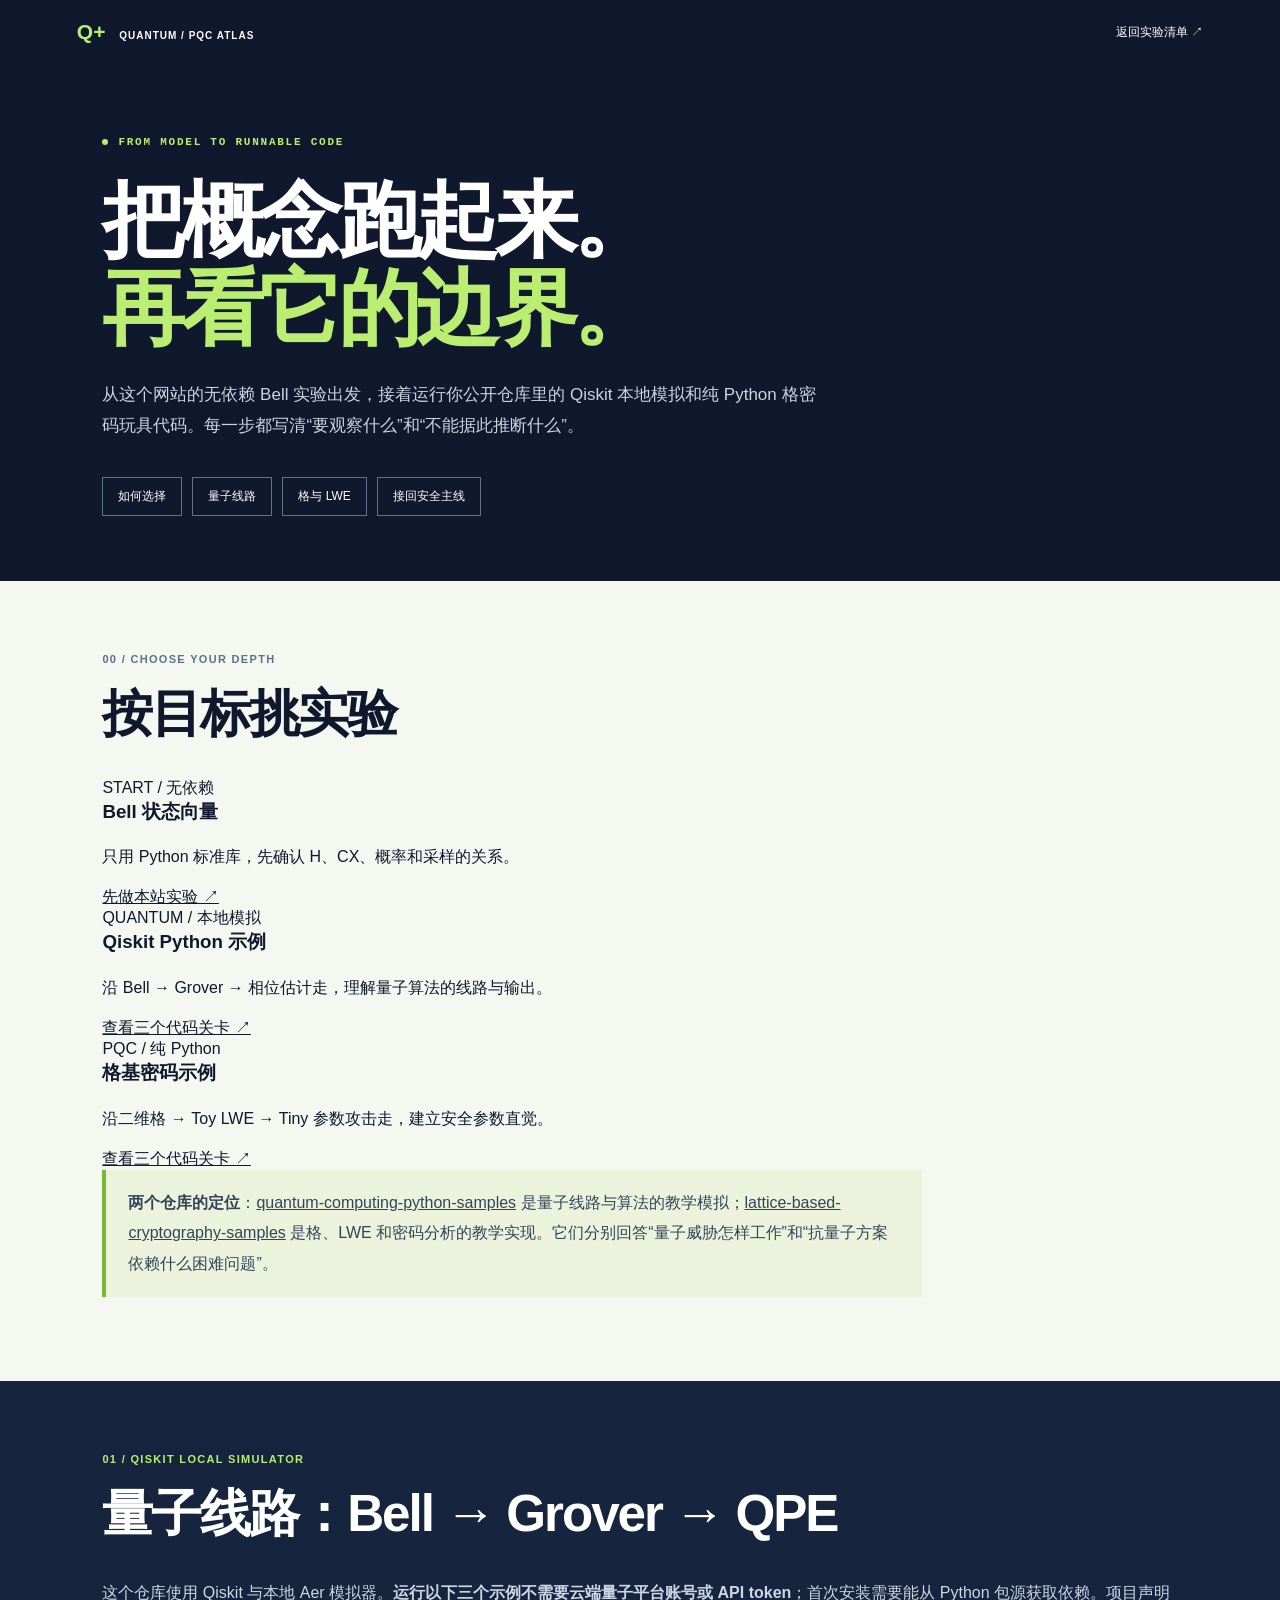
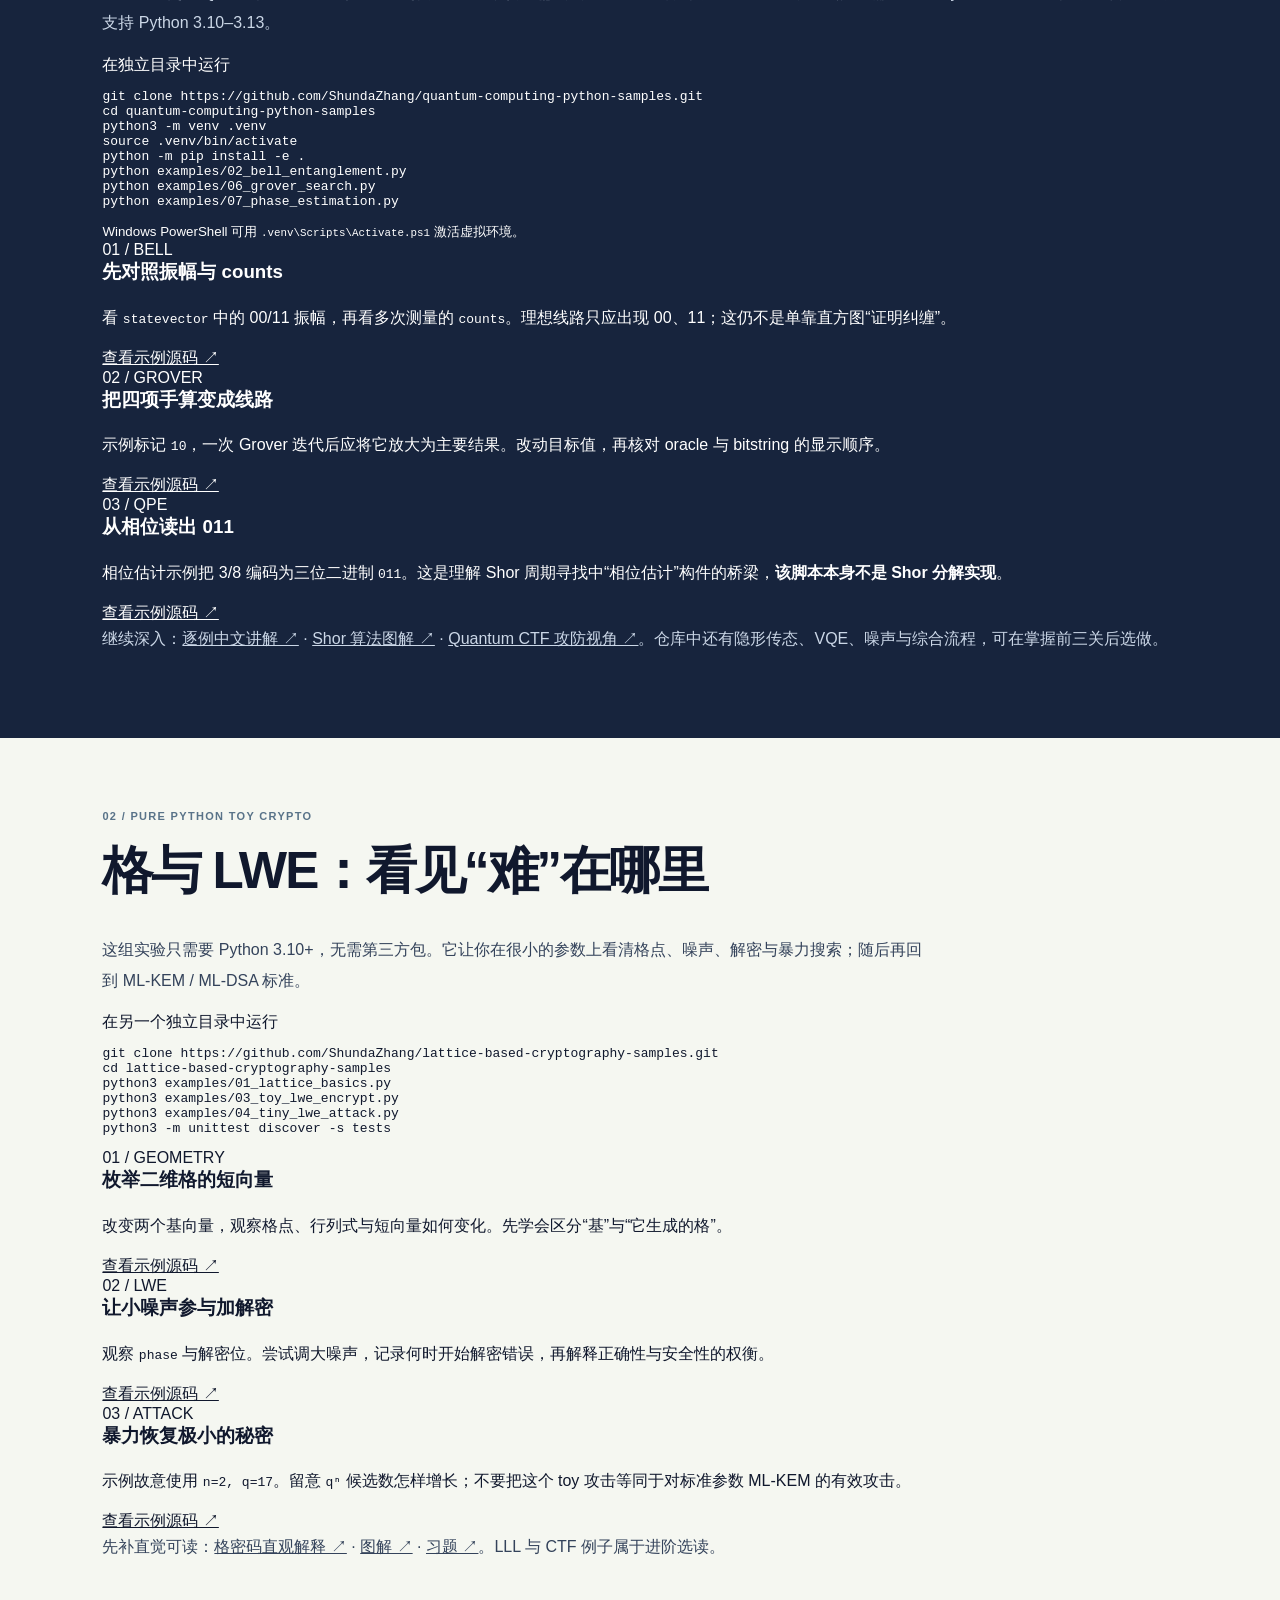
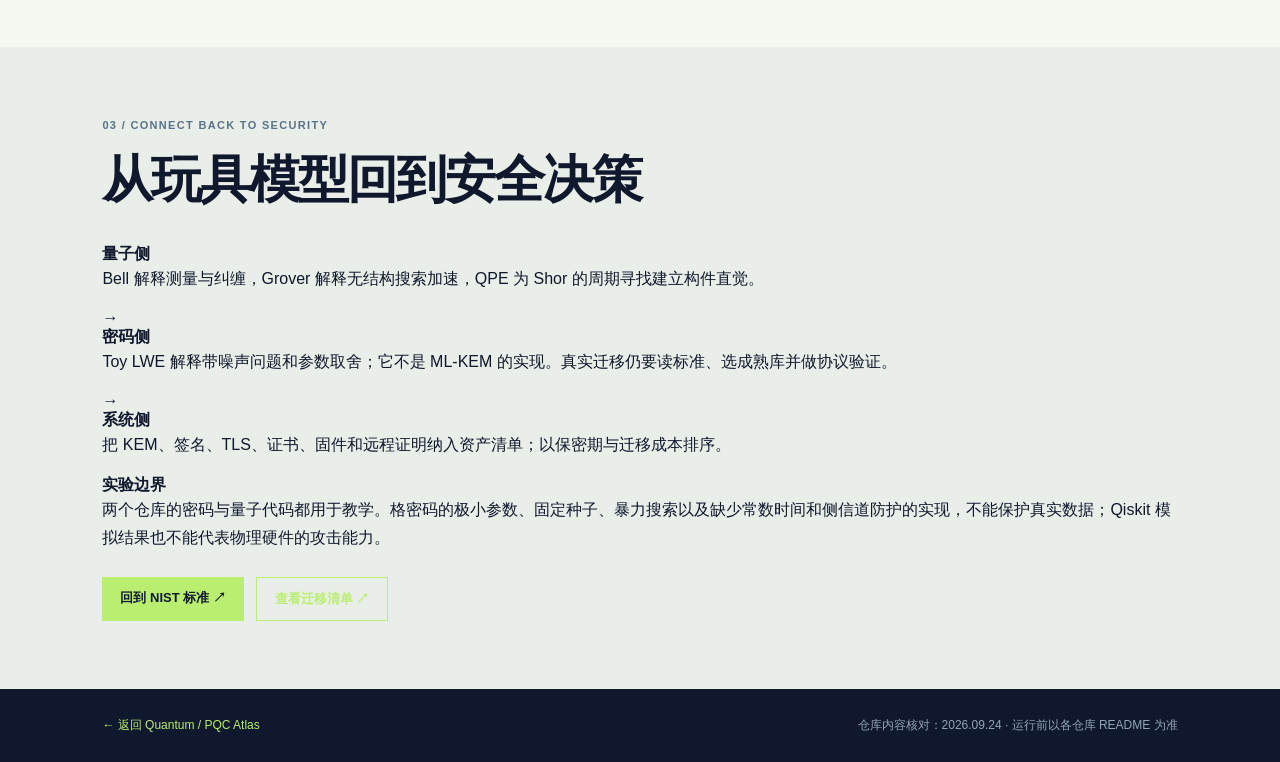
==== code-labs.html @ bb138964 "Add curated quantum and lattice code labs" ====
<!doctype html>
<html lang="zh-CN">
<head>
  <meta charset="utf-8">
  <meta name="viewport" content="width=device-width, initial-scale=1">
  <meta name="theme-color" content="#10182d">
  <meta name="description" content="把量子计算与格基密码学代码仓库编成可执行学习路径：Bell、Grover、相位估计、格、Toy LWE 与参数攻击。">
  <title>代码实验路径 · Quantum / PQC Atlas</title>
  <link rel="stylesheet" href="style.css">
  <link rel="stylesheet" href="guide.css">
  <link rel="stylesheet" href="code-labs.css">
</head>
<body class="guide-page">
  <a class="skip" href="#main">跳至正文</a>
  <header class="guide-topbar"><a class="guide-brand" href="index.html">Q+ <span>QUANTUM / PQC ATLAS</span></a><a href="index.html#practice">返回实验清单 ↗</a></header>
  <main id="main">
    <section class="guide-hero"><span class="eyebrow"><i></i> FROM MODEL TO RUNNABLE CODE</span><h1>把概念跑起来。<br><em>再看它的边界。</em></h1><p>从这个网站的无依赖 Bell 实验出发，接着运行你公开仓库里的 Qiskit 本地模拟和纯 Python 格密码玩具代码。每一步都写清“要观察什么”和“不能据此推断什么”。</p><nav class="guide-jumps" aria-label="本页章节"><a href="#map">如何选择</a><a href="#quantum-code">量子线路</a><a href="#lattice-code">格与 LWE</a><a href="#bridge">接回安全主线</a></nav></section>

    <section class="guide-section" id="map"><div class="guide-heading"><span>00 / CHOOSE YOUR DEPTH</span><h2>按目标挑实验</h2></div><div class="code-map"><article><span>START / 无依赖</span><h3>Bell 状态向量</h3><p>只用 Python 标准库，先确认 H、CX、概率和采样的关系。</p><a href="quantum-guide.html#bell">先做本站实验 ↗</a></article><article><span>QUANTUM / 本地模拟</span><h3>Qiskit Python 示例</h3><p>沿 Bell → Grover → 相位估计走，理解量子算法的线路与输出。</p><a href="#quantum-code">查看三个代码关卡 ↗</a></article><article><span>PQC / 纯 Python</span><h3>格基密码示例</h3><p>沿二维格 → Toy LWE → Tiny 参数攻击走，建立安全参数直觉。</p><a href="#lattice-code">查看三个代码关卡 ↗</a></article></div><p class="guide-callout"><b>两个仓库的定位</b>：<a href="https://github.com/ShundaZhang/quantum-computing-python-samples" target="_blank" rel="noopener noreferrer">quantum-computing-python-samples</a> 是量子线路与算法的教学模拟；<a href="https://github.com/ShundaZhang/lattice-based-cryptography-samples" target="_blank" rel="noopener noreferrer">lattice-based-cryptography-samples</a> 是格、LWE 和密码分析的教学实现。它们分别回答“量子威胁怎样工作”和“抗量子方案依赖什么困难问题”。</p></section>

    <section class="guide-section guide-dark" id="quantum-code"><div class="guide-heading"><span>01 / QISKIT LOCAL SIMULATOR</span><h2>量子线路：Bell → Grover → QPE</h2></div><p>这个仓库使用 Qiskit 与本地 Aer 模拟器。<b>运行以下三个示例不需要云端量子平台账号或 API token</b>；首次安装需要能从 Python 包源获取依赖。项目声明支持 Python 3.10–3.13。</p><div class="code-command"><span>在独立目录中运行</span><pre><code>git clone https://github.com/ShundaZhang/quantum-computing-python-samples.git
cd quantum-computing-python-samples
python3 -m venv .venv
source .venv/bin/activate
python -m pip install -e .
python examples/02_bell_entanglement.py
python examples/06_grover_search.py
python examples/07_phase_estimation.py</code></pre><small>Windows PowerShell 可用 <code>.venv\Scripts\Activate.ps1</code> 激活虚拟环境。</small></div><div class="code-steps"><article><div><span>01 / BELL</span><h3>先对照振幅与 counts</h3><p>看 <code>statevector</code> 中的 00/11 振幅，再看多次测量的 <code>counts</code>。理想线路只应出现 00、11；这仍不是单靠直方图“证明纠缠”。</p></div><a href="https://github.com/ShundaZhang/quantum-computing-python-samples/blob/main/examples/02_bell_entanglement.py" target="_blank" rel="noopener noreferrer">查看示例源码 ↗</a></article><article><div><span>02 / GROVER</span><h3>把四项手算变成线路</h3><p>示例标记 <code>10</code>，一次 Grover 迭代后应将它放大为主要结果。改动目标值，再核对 oracle 与 bitstring 的显示顺序。</p></div><a href="https://github.com/ShundaZhang/quantum-computing-python-samples/blob/main/examples/06_grover_search.py" target="_blank" rel="noopener noreferrer">查看示例源码 ↗</a></article><article><div><span>03 / QPE</span><h3>从相位读出 011</h3><p>相位估计示例把 3/8 编码为三位二进制 <code>011</code>。这是理解 Shor 周期寻找中“相位估计”构件的桥梁，<b>该脚本本身不是 Shor 分解实现</b>。</p></div><a href="https://github.com/ShundaZhang/quantum-computing-python-samples/blob/main/examples/07_phase_estimation.py" target="_blank" rel="noopener noreferrer">查看示例源码 ↗</a></article></div><p class="code-more">继续深入：<a href="https://github.com/ShundaZhang/quantum-computing-python-samples/blob/main/docs/example_walkthrough_zh.md" target="_blank" rel="noopener noreferrer">逐例中文讲解 ↗</a> · <a href="https://github.com/ShundaZhang/quantum-computing-python-samples/blob/main/docs/shor_algorithm_zh.md" target="_blank" rel="noopener noreferrer">Shor 算法图解 ↗</a> · <a href="https://github.com/ShundaZhang/quantum-computing-python-samples/blob/main/docs/quantum_ctf_zh.md" target="_blank" rel="noopener noreferrer">Quantum CTF 攻防视角 ↗</a>。仓库中还有隐形传态、VQE、噪声与综合流程，可在掌握前三关后选做。</p></section>

    <section class="guide-section" id="lattice-code"><div class="guide-heading"><span>02 / PURE PYTHON TOY CRYPTO</span><h2>格与 LWE：看见“难”在哪里</h2></div><p>这组实验只需要 Python 3.10+，无需第三方包。它让你在很小的参数上看清格点、噪声、解密与暴力搜索；随后再回到 ML-KEM / ML-DSA 标准。</p><div class="code-command light"><span>在另一个独立目录中运行</span><pre><code>git clone https://github.com/ShundaZhang/lattice-based-cryptography-samples.git
cd lattice-based-cryptography-samples
python3 examples/01_lattice_basics.py
python3 examples/03_toy_lwe_encrypt.py
python3 examples/04_tiny_lwe_attack.py
python3 -m unittest discover -s tests</code></pre></div><div class="code-steps light"><article><div><span>01 / GEOMETRY</span><h3>枚举二维格的短向量</h3><p>改变两个基向量，观察格点、行列式与短向量如何变化。先学会区分“基”与“它生成的格”。</p></div><a href="https://github.com/ShundaZhang/lattice-based-cryptography-samples/blob/main/examples/01_lattice_basics.py" target="_blank" rel="noopener noreferrer">查看示例源码 ↗</a></article><article><div><span>02 / LWE</span><h3>让小噪声参与加解密</h3><p>观察 <code>phase</code> 与解密位。尝试调大噪声，记录何时开始解密错误，再解释正确性与安全性的权衡。</p></div><a href="https://github.com/ShundaZhang/lattice-based-cryptography-samples/blob/main/examples/03_toy_lwe_encrypt.py" target="_blank" rel="noopener noreferrer">查看示例源码 ↗</a></article><article><div><span>03 / ATTACK</span><h3>暴力恢复极小的秘密</h3><p>示例故意使用 <code>n=2, q=17</code>。留意 <code>qⁿ</code> 候选数怎样增长；不要把这个 toy 攻击等同于对标准参数 ML-KEM 的有效攻击。</p></div><a href="https://github.com/ShundaZhang/lattice-based-cryptography-samples/blob/main/examples/04_tiny_lwe_attack.py" target="_blank" rel="noopener noreferrer">查看示例源码 ↗</a></article></div><p class="code-more">先补直觉可读：<a href="https://github.com/ShundaZhang/lattice-based-cryptography-samples/blob/main/docs/intuitive-explanation.md" target="_blank" rel="noopener noreferrer">格密码直观解释 ↗</a> · <a href="https://github.com/ShundaZhang/lattice-based-cryptography-samples/blob/main/docs/visual-guide.md" target="_blank" rel="noopener noreferrer">图解 ↗</a> · <a href="https://github.com/ShundaZhang/lattice-based-cryptography-samples/blob/main/docs/exercises.md" target="_blank" rel="noopener noreferrer">习题 ↗</a>。LLL 与 CTF 例子属于进阶选读。</p></section>

    <section class="guide-section guide-paper" id="bridge"><div class="guide-heading"><span>03 / CONNECT BACK TO SECURITY</span><h2>从玩具模型回到安全决策</h2></div><div class="code-bridge"><div><b>量子侧</b><p>Bell 解释测量与纠缠，Grover 解释无结构搜索加速，QPE 为 Shor 的周期寻找建立构件直觉。</p></div><span aria-hidden="true">→</span><div><b>密码侧</b><p>Toy LWE 解释带噪声问题和参数取舍；它不是 ML-KEM 的实现。真实迁移仍要读标准、选成熟库并做协议验证。</p></div><span aria-hidden="true">→</span><div><b>系统侧</b><p>把 KEM、签名、TLS、证书、固件和远程证明纳入资产清单；以保密期与迁移成本排序。</p></div></div><div class="code-warning"><strong>实验边界</strong><p>两个仓库的密码与量子代码都用于教学。格密码的极小参数、固定种子、暴力搜索以及缺少常数时间和侧信道防护的实现，不能保护真实数据；Qiskit 模拟结果也不能代表物理硬件的攻击能力。</p></div><div class="guide-actions"><a class="guide-button" href="index.html#standards">回到 NIST 标准 ↗</a><a class="guide-button ghost" href="index.html#migration">查看迁移清单 ↗</a></div></section>
  </main>
  <footer class="guide-footer"><a href="index.html">← 返回 Quantum / PQC Atlas</a><span>仓库内容核对：2026.09.24 · 运行前以各仓库 README 为准</span></footer>
</body>
</html>
---- style.css ----
:root{--ink:#10182d;--ink2:#1b2744;--muted:#647083;--paper:#f3f3ed;--white:#fff;--line:#dfe3e3;--acid:#b9ee70;--violet:#8d8ff7;--orange:#f8aa7a;--sidebar:250px;scroll-behavior:smooth}
*{box-sizing:border-box}body{margin:0;background:var(--paper);color:var(--ink);font-family:Inter,"SF Pro Display","PingFang SC","Microsoft YaHei",Arial,sans-serif;-webkit-font-smoothing:antialiased}a{color:inherit}button,input{font:inherit}button{cursor:pointer}::selection{background:var(--acid);color:var(--ink)}.skip{position:absolute;left:-9999px;top:8px;background:var(--acid);z-index:100;padding:12px}.skip:focus{left:10px}a:focus-visible,button:focus-visible,input:focus-visible{outline:3px solid #6b55ff;outline-offset:3px}h1,h2,h3,p{margin-top:0}p{line-height:1.75}.sidebar{position:fixed;z-index:30;top:0;bottom:0;left:0;width:var(--sidebar);background:var(--ink);color:#eef2f4;display:flex;flex-direction:column;padding:30px 19px;border-right:1px solid #34405a}.brand{display:flex;gap:12px;align-items:center;text-decoration:none;font-size:14px;font-weight:800;line-height:1.08;letter-spacing:.08em;padding:4px 6px 30px}.brand b{color:var(--acid);font-weight:800}.brand-symbol{display:grid;place-items:center;width:45px;height:45px;border:1.5px solid var(--acid);border-radius:12px;color:var(--acid);font-size:25px;font-weight:600;letter-spacing:-.1em;line-height:1}.brand-symbol span{font-size:13px;transform:translate(2px,-8px)}.side-eyebrow{font:700 10px/1.5 ui-monospace,SFMono-Regular,monospace;color:#8390a9;letter-spacing:.18em;padding:16px 12px;border-top:1px solid #34405a}.side-nav{display:flex;flex-direction:column;gap:2px}.side-nav a{padding:12px 12px;text-decoration:none;color:#aeb8c9;border-radius:6px;font-size:12px;font-weight:650;transition:background .2s,color .2s}.side-nav a span{font:500 10px ui-monospace,SFMono-Regular,monospace;color:#64748f;margin-right:12px}.side-nav a:hover,.side-nav a.active{background:#29364d;color:#fff}.side-nav a.active span{color:var(--acid)}.side-foot{display:flex;gap:11px;align-items:flex-start;margin-top:auto;border-top:1px solid #34405a;padding:23px 11px 0;color:#8895a9;font-size:11px;line-height:1.7}.dot{width:7px;height:7px;flex:none;border-radius:50%;background:var(--acid);margin-top:5px;box-shadow:0 0 10px var(--acid)}.site-shell{margin-left:var(--sidebar);min-width:0}.topbar{height:65px;background:var(--ink);color:#aab5c7;display:flex;justify-content:space-between;align-items:center;padding:0 48px;font-size:11px;border-bottom:1px solid #34405a;letter-spacing:.04em}.topbar a{text-decoration:none;color:#fff;font-weight:750}.topbar a span{color:var(--acid);margin-left:5px}.mobile-brand{display:none}.section-pad{padding:88px clamp(30px,6vw,110px)}.hero{padding-top:68px;padding-bottom:0;background:var(--ink);color:#f5f7fa;overflow:hidden}.hero-top{display:flex;justify-content:space-between;align-items:center}.eyebrow,.section-kicker,.mini-label,.edition{font:700 11px/1.5 ui-monospace,SFMono-Regular,monospace;letter-spacing:.16em}.eyebrow{color:var(--acid);display:flex;gap:10px;align-items:center}.eyebrow i{display:inline-block;width:6px;height:6px;background:var(--acid);border-radius:50%}.edition{color:#78859b}.hero-grid{display:grid;grid-template-columns:minmax(0,1fr) minmax(370px,42%);gap:55px;align-items:center;min-height:540px}.hero h1{font-size:clamp(50px,5.5vw,88px);letter-spacing:-.075em;line-height:1.13;margin:0 0 30px;font-weight:740}.hero h1 em{font-style:normal;color:var(--acid)}.hero-lede{max-width:590px;color:#b6c1d0;font-size:17px;line-height:1.85}.hero-actions{display:flex;gap:11px;margin:32px 0 42px}.button{padding:13px 17px;border-radius:3px;text-decoration:none;font-size:12px;font-weight:750;display:flex;gap:22px;justify-content:space-between;align-items:center}.button.primary{background:var(--acid);color:var(--ink)}.button.secondary{border:1px solid #64708b;color:#e5edf7}.button:hover{transform:translateY(-2px)}.hero-facts{display:flex;gap:25px;flex-wrap:wrap;color:#8491a7;font-size:11px}.hero-facts span{border-left:1px solid #46516b;padding-left:13px}.hero-facts b{color:#eff3f8;font-size:16px;margin-right:5px}.hero-art{height:440px;position:relative;border:1px solid #47536c;background:radial-gradient(circle at 50% 44%,#243253,#16213c 50%,#121b31 72%);box-shadow:20px 20px 0 rgba(5,9,20,.25);overflow:hidden}.hero-art:before{content:"";position:absolute;inset:0;background-image:linear-gradient(#ffffff10 1px,transparent 1px),linear-gradient(90deg,#ffffff10 1px,transparent 1px);background-size:34px 34px;mask-image:linear-gradient(to bottom,transparent,#000 25%,#000 75%,transparent)}.art-head,.art-bottom{position:absolute;left:23px;right:23px;font:600 10px ui-monospace,SFMono-Regular,monospace;letter-spacing:.12em;color:#92a0b7}.art-head{top:25px;display:flex;justify-content:space-between}.art-head span{color:var(--acid)}.art-bottom{bottom:24px;text-align:center;font-size:9px;color:#6e7d9a}.art-orbit{height:260px;position:relative;margin:70px auto 0;width:100%;display:grid;place-items:center}.orbit{position:absolute;border:1px solid #a2b8ff70;border-radius:50%;width:260px;height:170px;transform:rotate(28deg)}.orbit-two{transform:rotate(-42deg);border-color:#b9ee7077}.orbit-core{z-index:1;display:grid;place-items:center;width:112px;height:112px;border-radius:50%;background:radial-gradient(circle at 35% 30%,#cfe8a8,var(--acid) 40%,#6aa856);color:var(--ink);box-shadow:0 0 30px #b9ee7040,0 0 90px #b9ee7035;font:600 43px Georgia,serif}.orbit-label{position:absolute;color:#d4def0;border:1px solid #65718a;background:#1c2b48;padding:7px 10px;font:600 10px ui-monospace,SFMono-Regular,monospace;letter-spacing:.1em}.orbit-label.left{left:10%;top:39%}.orbit-label.right{right:9%;bottom:28%}.art-flow{display:flex;position:absolute;left:25px;right:25px;bottom:72px;align-items:center;justify-content:space-between;gap:4px;color:#c5cde0;font-size:11px}.art-flow strong{color:var(--acid)}.art-flow>span:nth-child(even){color:#75829c}.hero-alert{display:flex;gap:25px;align-items:flex-start;background:#27334b;color:#b4c0d1;padding:23px 28px;margin:42px -1px 0;position:relative}.hero-alert:before{content:"";position:absolute;left:0;top:0;bottom:0;width:3px;background:var(--acid)}.hero-alert strong{font-size:14px;color:var(--acid);min-width:180px}.hero-alert p{font-size:12px;margin:0}.hero-alert b{color:#edf2f8}.section-white{background:#fff}.section-paper{background:var(--paper)}.section-ink{background:#17223a;color:#eef2f5}.section-head{display:flex;gap:60px;justify-content:space-between;align-items:end;margin-bottom:43px}.section-head>div{max-width:720px}.section-kicker{color:#53658f;display:block;margin-bottom:17px}.section-ink .section-kicker{color:var(--acid)}.section-head h2{font-size:clamp(34px,3.7vw,56px);letter-spacing:-.055em;line-height:1.16;margin:0;font-weight:740}.section-head>p{max-width:310px;min-width:230px;color:var(--muted);font-size:13px;margin:0}.section-ink .section-head>p{color:#aab8ca}.concept-grid{display:grid;grid-template-columns:repeat(3,1fr);gap:1px;background:var(--line);border:1px solid var(--line)}.concept{background:#fff;padding:27px;min-height:240px}.concept>span,.lab-card>span{font:700 10px ui-monospace,SFMono-Regular,monospace;color:#637293;letter-spacing:.13em}.concept h3{font-size:20px;letter-spacing:-.035em;line-height:1.4;margin:22px 0 10px}.concept p{font-size:12px;color:var(--muted);margin:0}.simulator{display:grid;grid-template-columns:1fr 1fr;gap:38px;margin-top:25px;padding:33px;border:1px solid var(--line);background:#f7f8f5}.mini-label{color:#59678b}.sim-copy h3,.kem-panel h3{font-size:26px;letter-spacing:-.04em;margin:14px 0}.sim-copy>p{font-size:13px;color:var(--muted)}.sim-controls{display:flex;gap:6px;flex-wrap:wrap;margin:26px 0 14px}.step-btn,.track,.resource-filter{border:1px solid #cdd3d4;background:#fff;color:var(--ink);padding:9px 12px;font-size:11px;font-weight:750}.step-btn:hover,.track:hover,.resource-filter:hover{border-color:#647390}.step-btn.is-active,.track.active,.resource-filter.active{background:var(--ink);border-color:var(--ink);color:var(--acid)}.sim-copy .sim-explain{background:#e9eceb;padding:12px 14px;font-size:12px;color:var(--ink);min-height:66px;margin:0}.sim-board{background:var(--ink);color:#eef3f8;padding:22px 25px}.circuit{position:relative;margin:12px 0 23px}.wire{display:flex;align-items:center;height:52px;gap:0}.wire>span{width:40px;font:600 13px ui-monospace,SFMono-Regular,monospace;color:#9facbf}.wire .line{height:1px;background:#7c8ca6;flex:1}.gate{width:31px;height:31px;display:grid;place-items:center;border:1px solid #73809a;color:#8d9ab0;font:700 14px ui-monospace,SFMono-Regular,monospace;background:var(--ink);z-index:2}.gate.empty{border:0;background:transparent}.gate.is-on{background:var(--acid);color:var(--ink);border-color:var(--acid)}.gate.control.is-on,.gate.target.is-on{background:var(--violet);border-color:var(--violet)}.cnot-link{position:absolute;left:calc(40px + (100% - 40px) * .51);top:42px;height:22px;width:1px;background:var(--violet);opacity:.55}.prob-head{display:flex;justify-content:space-between;color:#97a6bb;font:600 10px ui-monospace,SFMono-Regular,monospace;letter-spacing:.07em;border-top:1px solid #37455e;padding-top:20px;margin-bottom:15px}.prob-head span:last-child{color:var(--acid)}.prob-row{display:flex;gap:10px;align-items:center;margin:9px 0;font:600 11px ui-monospace,SFMono-Regular,monospace}.prob-row>span{width:19px}.prob-row>div{flex:1;height:8px;background:#34415b}.prob-row i{display:block;height:100%;background:var(--acid);width:0;transition:width .35s}.prob-row>b{width:34px;text-align:right;font-weight:600}.footnote{font-size:11px;color:var(--muted);margin:16px 0 0}.footnote a{font-weight:750;text-decoration:underline;text-underline-offset:3px}.impact-table-wrap{overflow-x:auto;border:1px solid #46526a}.impact-table{border-collapse:collapse;width:100%;min-width:720px;font-size:12px}.impact-table th{text-align:left;padding:15px 19px;color:#93a4bc;font:700 10px ui-monospace,SFMono-Regular,monospace;letter-spacing:.1em;border-bottom:1px solid #46526a}.impact-table td{padding:22px 19px;color:#c0cada;line-height:1.7;border-bottom:1px solid #34435b;vertical-align:top}.impact-table tr:last-child td{border-bottom:0}.impact-table td:first-child{width:22%}.impact-table td:nth-child(2){width:16%}.impact-table td:nth-child(3){width:34%}.impact-table td strong{color:#fff;font-size:14px}.impact-table td small{display:block;color:#8394ab;margin-top:4px}.risk{display:inline-block;border-radius:2px;padding:5px 8px;font-weight:750;font-size:10px;white-space:nowrap}.risk.high{background:#5d3447;color:#ffd2ce}.risk.medium{background:#4c493d;color:#f8dc99}.risk.system{background:#344969;color:#d9e8ff}.impact-note{display:grid;grid-template-columns:110px 1fr auto;gap:25px;align-items:center;border-top:1px solid #46526a;margin-top:29px;padding-top:25px}.impact-note b{color:var(--acid)}.impact-note p{font-size:12px;color:#aebcd0;margin:0}.impact-note span{font:600 10px ui-monospace,SFMono-Regular,monospace;letter-spacing:.04em;color:#8ea1bd;max-width:190px}.standard-grid{display:grid;grid-template-columns:repeat(3,1fr);gap:15px}.standard-card{border:1px solid var(--line);padding:24px;display:flex;flex-direction:column;min-height:340px}.standard-top{display:flex;justify-content:space-between;align-items:center;gap:5px;font:700 10px ui-monospace,SFMono-Regular,monospace;color:#64718a}.badge{font:700 9px ui-monospace,SFMono-Regular,monospace;padding:6px 8px;white-space:nowrap;letter-spacing:.03em}.badge.ratified{background:#e7f2d4;color:#49672c}.badge.work{background:#ede9ff;color:#6652a0}.standard-card h3{font-size:35px;letter-spacing:-.06em;margin:23px 0 2px}.standard-full{font-size:10px!important;color:#64718a!important;line-height:1.5!important;min-height:32px}.standard-card p{font-size:12px;color:var(--muted)}.standard-use{font-size:10px;border-top:1px solid var(--line);padding:12px 0;color:#64718a;margin-top:auto}.standard-use b{color:var(--ink);margin-left:9px}.standard-card>a{font-size:11px;font-weight:800;text-decoration:none;border-top:1px solid var(--line);padding-top:14px}.standard-card>a:hover,.status-strip>a:hover,.lab-card>a:hover{text-decoration:underline}.status-strip{display:flex;gap:15px;align-items:center;background:#f4f2fb;margin-top:16px;padding:15px 18px}.status-strip p{font-size:11px;margin:0;flex:1;color:#566073}.status-strip a{font-size:10px;font-weight:750;white-space:nowrap;text-decoration:none}.kem-panel{display:grid;grid-template-columns:1fr 1fr;gap:25px;background:#f4f6f5;padding:26px;margin-top:25px}.kem-panel p{font-size:12px;color:var(--muted);max-width:500px}.kem-flow{display:flex;align-items:center;justify-content:space-between;gap:8px}.kem-flow>div{flex:1;min-height:130px;padding:18px;background:white;border:1px solid var(--line)}.kem-flow span{display:block;color:#718099;font:700 10px ui-monospace,SFMono-Regular,monospace}.kem-flow b{display:block;font-size:15px;margin:12px 0 5px}.kem-flow small{font-size:10px;color:var(--muted)}.kem-flow i{font-size:25px;color:#7581a2;font-style:normal}.route-toolbar{display:flex;justify-content:space-between;align-items:center;gap:20px;margin-bottom:20px}.track-tabs{display:flex;gap:5px;flex-wrap:wrap}.progress-box{display:flex;gap:10px;align-items:center;white-space:nowrap;font-size:10px;font-weight:750}.progress-rail{width:85px;height:5px;background:#d4dbd5}.progress-rail i{display:block;height:100%;width:0;background:#557d30;transition:width .25s}.progress-box button{font-size:10px;padding:5px;border:0;background:transparent;color:#6a7584;text-decoration:underline}.stage-list{border-top:1px solid #ccd4ce}.stage{display:grid;grid-template-columns:100px 1fr;border-bottom:1px solid #ccd4ce;gap:20px;padding:25px 0}.stage[hidden],.resource[hidden]{display:none!important}.stage-index{font:650 33px ui-monospace,SFMono-Regular,monospace;letter-spacing:-.07em;color:#91a0a4;line-height:1}.stage-index span{display:block;font-size:10px;letter-spacing:0;color:#7c898c;margin-top:14px}.stage-title{display:flex;justify-content:space-between;align-items:flex-start;gap:20px}.stage-tag{font:700 10px ui-monospace,SFMono-Regular,monospace;color:#6b7398}.stage h3{font-size:20px;letter-spacing:-.03em;margin:6px 0 9px}.stage-main>p{font-size:12px;color:#606b75;margin-bottom:16px}.done{display:flex;gap:7px;align-items:center;white-space:nowrap;font-size:10px;font-weight:750;color:#5c6c71;cursor:pointer}.done input{accent-color:#567b31;width:15px;height:15px}.stage-bottom{display:flex;justify-content:space-between;gap:12px;align-items:center;border-top:1px dashed #d2d9d4;padding-top:13px;font-size:10px;color:#687580}.stage-bottom b{color:#4d6348;margin-right:7px}.stage-bottom a{white-space:nowrap;text-decoration:none;color:#243a5f;font-weight:750}.stage-bottom a:hover{text-decoration:underline}.route-note,.library-note{font-size:10px;color:#758086;margin:18px 0 0}.lab-grid{display:grid;grid-template-columns:repeat(2,1fr);gap:14px}.lab-card{border:1px solid var(--line);padding:27px;min-height:228px;display:flex;flex-direction:column}.lab-card h3{font-size:20px;letter-spacing:-.035em;margin:15px 0 10px}.lab-card p{color:var(--muted);font-size:12px}.lab-card a{font-size:11px;text-decoration:none;font-weight:800;margin-top:auto}.lab-caution{display:flex;gap:15px;background:#eef1f1;padding:17px 20px;margin-top:16px}.lab-caution span{white-space:nowrap;font-size:10px;font-weight:800;color:#374a69}.lab-caution p{font-size:11px;color:var(--muted);margin:0}.migration-grid{display:grid;grid-template-columns:repeat(5,1fr);border-top:1px solid #cbd4d2;border-bottom:1px solid #cbd4d2}.migration-line{padding:23px 19px 25px;border-right:1px solid #cbd4d2}.migration-line:last-child{border-right:0}.migration-line span{font:700 10px ui-monospace,SFMono-Regular,monospace;color:#74879a}.migration-line h3{font-size:22px;margin:18px 0 6px}.migration-line p{font-size:11px;color:#687580;margin:0}.migration-bottom{display:grid;grid-template-columns:1fr 1fr;gap:35px;background:var(--ink);color:#eff3f5;margin-top:25px;padding:32px}.migration-bottom>div>span{font:700 10px ui-monospace,SFMono-Regular,monospace;color:var(--acid);letter-spacing:.1em}.migration-bottom h3{font-size:23px;margin:15px 0 9px}.migration-bottom p,.checklist li{font-size:12px;color:#b3bfd0}.checklist{border-left:1px solid #50617a;padding-left:32px}.checklist strong{color:var(--acid);font-size:12px}.checklist ul{margin:12px 0 0;padding-left:16px}.checklist li{margin:4px 0}.resource-controls{display:flex;gap:5px;margin-bottom:20px;flex-wrap:wrap}.resource-list{border-top:1px solid var(--line)}.resource{display:grid;grid-template-columns:135px 1fr 22px;align-items:center;gap:15px;text-decoration:none;border-bottom:1px solid var(--line);padding:16px 8px;transition:background .2s}.resource:hover{background:#f4f6f5}.resource>span{font:650 10px ui-monospace,SFMono-Regular,monospace;color:#7b8a9b}.resource>span b{margin-left:10px;color:#425677}.resource h3{font-size:14px;margin:0 0 3px}.resource p{font-size:11px;color:var(--muted);margin:0}.resource i{text-align:center;font-style:normal;color:#60769c}.site-shell footer{display:flex;justify-content:space-between;gap:20px;background:var(--ink);color:#dbe3ed;padding:33px clamp(30px,6vw,110px);font-size:11px}.site-shell footer strong{font-size:19px;color:var(--acid)}.site-shell footer strong span{font-size:10px;letter-spacing:.09em;color:#fff;margin-left:6px}.site-shell footer p{color:#8190a7;margin:7px 0 0;font-size:11px}.site-shell footer>div:last-child{display:flex;gap:22px;align-items:end}.site-shell footer a{text-decoration:none;font-weight:750}.site-shell footer span{color:#8190a7}
@media(max-width:1180px){:root{--sidebar:210px}.sidebar{padding-left:12px;padding-right:12px}.section-pad{padding-left:40px;padding-right:40px}.hero-grid{grid-template-columns:minmax(0,1fr) 38%;gap:26px}.hero-art{height:390px}.hero h1{font-size:clamp(45px,5vw,72px)}.orbit{width:210px;height:140px}.orbit-label.left{left:4%}.orbit-label.right{right:4%}.topbar{padding:0 40px}.migration-line{padding-left:11px;padding-right:11px}}
@media(max-width:920px){.sidebar{display:none}.site-shell{margin-left:0}.mobile-brand{display:flex;align-items:center;color:var(--acid);font-weight:800;font-size:19px}.mobile-brand span{color:#fff;font-size:10px;letter-spacing:.08em;margin-left:8px}.topbar>span{display:none}.hero-grid{grid-template-columns:1fr 320px}.hero h1{font-size:clamp(43px,7vw,66px)}.hero-art{height:350px}.art-orbit{margin-top:35px}.art-flow{bottom:45px}.art-bottom{display:none}.hero-alert{margin-top:25px}.impact-note{grid-template-columns:90px 1fr}.impact-note span{grid-column:2}.standard-grid{grid-template-columns:repeat(3,1fr)}.standard-card{padding:17px}.standard-top{align-items:flex-start;flex-direction:column}.standard-card h3{font-size:28px}}
@media(max-width:700px){.section-pad{padding:62px 22px}.topbar{height:55px;padding:0 22px}.hero{padding-top:45px;padding-bottom:0}.hero-grid{display:block;min-height:0}.hero h1{font-size:clamp(43px,9.4vw,64px);margin-top:45px}.hero-lede{font-size:15px}.hero-art{height:295px;margin-top:45px}.art-orbit{margin:12px auto 0;height:210px}.orbit{width:190px;height:120px}.orbit-core{width:85px;height:85px;font-size:32px}.art-head{top:14px}.art-flow{bottom:32px;font-size:9px}.hero-alert{display:block;margin:22px -22px 0;padding:20px 22px}.hero-alert strong{display:block;margin-bottom:8px}.hero-facts{gap:14px}.section-head{display:block;margin-bottom:30px}.section-head>p{max-width:none;margin-top:18px}.section-head h2{font-size:38px}.concept-grid{grid-template-columns:1fr}.concept{min-height:0;padding:23px}.concept h3{margin-top:12px}.simulator,.kem-panel{grid-template-columns:1fr;padding:20px}.standard-grid{grid-template-columns:1fr}.standard-card{min-height:0;padding:22px}.standard-top{flex-direction:row}.standard-card h3{font-size:32px;margin-top:13px}.standard-full{min-height:0}.standard-use{margin-top:15px}.status-strip{align-items:flex-start;flex-wrap:wrap}.status-strip p{flex-basis:75%}.route-toolbar{display:block}.progress-box{margin-top:15px}.stage{grid-template-columns:55px 1fr;gap:8px}.stage-index{font-size:23px}.stage-title{display:block}.done{margin-bottom:9px}.stage h3{font-size:18px}.stage-bottom{display:block}.stage-bottom a{display:block;margin-top:9px;white-space:normal}.lab-grid{grid-template-columns:1fr}.migration-grid{grid-template-columns:repeat(2,1fr)}.migration-line:nth-child(even){border-right:0}.migration-line{border-bottom:1px solid #cbd4d2}.migration-bottom{grid-template-columns:1fr;padding:24px}.checklist{border-left:0;border-top:1px solid #50617a;padding-left:0;padding-top:18px}.resource{grid-template-columns:1fr 20px;gap:8px}.resource>span{grid-column:1/3}.resource h3{font-size:13px}.site-shell footer{display:block;padding:28px 22px}.site-shell footer>div:last-child{margin-top:20px;align-items:center;justify-content:space-between}}
@media(max-width:420px){.edition{display:none}.hero-actions{flex-direction:column}.hero-art{height:270px}.orbit-label{display:none}.hero-facts b{display:block}.track{padding:7px 8px;font-size:10px}.migration-grid{grid-template-columns:1fr}.migration-line{border-right:0}.kem-flow{flex-direction:column}.kem-flow>div{width:100%;min-height:0}.kem-flow i{transform:rotate(90deg)}}
@media(prefers-reduced-motion:reduce){:root{scroll-behavior:auto}*,*:before,*:after{transition:none!important;animation:none!important}}
---- guide.css ----
.guide-page{background:#f5f7f1;color:#10182d}.guide-topbar{height:64px;background:#10182d;color:#fff;display:flex;align-items:center;justify-content:space-between;padding:0 clamp(22px,6vw,90px);font-size:12px}.guide-topbar a{text-decoration:none}.guide-brand{font-size:21px;font-weight:800;color:#b9ee70}.guide-brand span{font-size:10px;letter-spacing:.1em;color:#fff;margin-left:8px}.guide-hero{padding:70px clamp(22px,8vw,130px) 65px;background:#10182d;color:#fff}.guide-hero h1{font-size:clamp(47px,6.5vw,90px);line-height:1.06;letter-spacing:-.055em;margin:26px 0}.guide-hero h1 em{font-style:normal;color:#b9ee70}.guide-hero>p{max-width:720px;color:#cad5e2;font-size:17px;line-height:1.85}.guide-jumps{display:flex;flex-wrap:wrap;gap:10px;margin-top:35px}.guide-jumps a{border:1px solid #62748d;padding:10px 15px;text-decoration:none;color:#fff;font-size:12px}.guide-jumps a:hover,.guide-jumps a:focus-visible{background:#b9ee70;color:#10182d}.guide-section{padding:68px clamp(22px,8vw,130px);max-width:1500px;margin:auto;scroll-margin-top:15px}.guide-section>p{max-width:820px;font-size:16px;line-height:1.9;color:#34435b}.guide-heading span{font-size:11px;font-weight:800;letter-spacing:.12em;color:#597389}.guide-heading h2{font-size:clamp(32px,4vw,53px);letter-spacing:-.04em;margin:13px 0 29px}.guide-grid{display:grid;grid-template-columns:repeat(2,minmax(0,1fr));gap:14px}.guide-grid article{border:1px solid #d2dcd8;background:#fff;padding:28px}.guide-grid h3{margin:0 0 12px;font-size:21px}.guide-grid p{margin:0;color:#41526b;line-height:1.8;font-size:14px}.guide-callout{border-left:4px solid #7ab835;background:#ebf3dc;padding:18px 22px}.guide-dark{max-width:none;background:#17243d;color:#fff}.guide-dark>.guide-heading,.guide-dark>p,.guide-dark>.guide-equations,.guide-dark>.guide-actions,.guide-dark>.guide-terminal{max-width:1250px;margin-left:auto;margin-right:auto}.guide-dark .guide-heading span{color:#b9ee70}.guide-dark>p{color:#cbd7e7}.guide-equations{display:flex;align-items:center;gap:10px;flex-wrap:wrap;margin-top:34px;margin-bottom:30px}.guide-equations div{border:1px solid #58708c;padding:18px;min-width:175px}.guide-equations small{display:block;color:#a4b7ce;margin-bottom:9px}.guide-equations strong{font-size:18px}.guide-equations i{font-style:normal;color:#b9ee70;font-weight:800}.guide-actions{display:flex;flex-wrap:wrap;gap:12px;margin-top:25px}.guide-button{padding:12px 18px;background:#b9ee70;color:#10182d;font-weight:800;text-decoration:none;font-size:13px}.guide-button.ghost{color:#b9ee70;border:1px solid #b9ee70;background:transparent}.guide-terminal{margin-top:28px;border:1px solid #4a5c77;background:#10182d;padding:22px}.guide-terminal span{display:block;color:#b9ee70;font-size:11px;font-weight:800;margin-bottom:13px}.guide-terminal code{display:block;font-size:15px;white-space:normal}.guide-terminal p{color:#acbbcd;margin-bottom:0;font-size:13px;line-height:1.7}.guide-math{display:flex;flex-wrap:wrap;gap:10px;margin:26px 0}.guide-math span{display:block;background:#e3eadc;padding:16px 20px;font-family:ui-monospace,SFMono-Regular,Consolas,monospace;font-size:15px}.guide-math b{color:#275e12}.guide-paper{background:#e9eee8;max-width:none}.guide-paper>.guide-heading,.guide-paper>p,.guide-paper>.guide-math,.guide-paper>.guide-inline{max-width:1250px;margin-left:auto;margin-right:auto}.guide-inline{display:inline-block;color:#234c67;font-weight:800;text-decoration-thickness:1px;margin-top:14px}.guide-links{display:grid;grid-template-columns:repeat(3,minmax(0,1fr));gap:12px}.guide-links a{display:flex;flex-direction:column;justify-content:space-between;background:#fff;border:1px solid #d2dcd8;padding:23px;text-decoration:none;min-height:126px}.guide-links b{font-size:16px}.guide-links span{font-size:12px;color:#496879}.guide-source-note{font-size:12px!important;color:#6d7888!important;margin-top:27px}.guide-footer{background:#10182d;color:#91a4ba;display:flex;justify-content:space-between;gap:15px;padding:28px clamp(22px,8vw,130px);font-size:12px}.guide-footer a{color:#b9ee70;text-decoration:none}@media(max-width:700px){.guide-hero{padding-top:55px}.guide-hero>p{font-size:15px}.guide-section{padding-top:48px;padding-bottom:48px}.guide-grid,.guide-links{grid-template-columns:1fr}.guide-equations{display:block}.guide-equations div{min-width:0}.guide-equations i{display:block;padding:12px 0}.guide-math span{width:100%;font-size:13px}.guide-footer{display:block}.guide-footer span{display:block;margin-top:10px}}
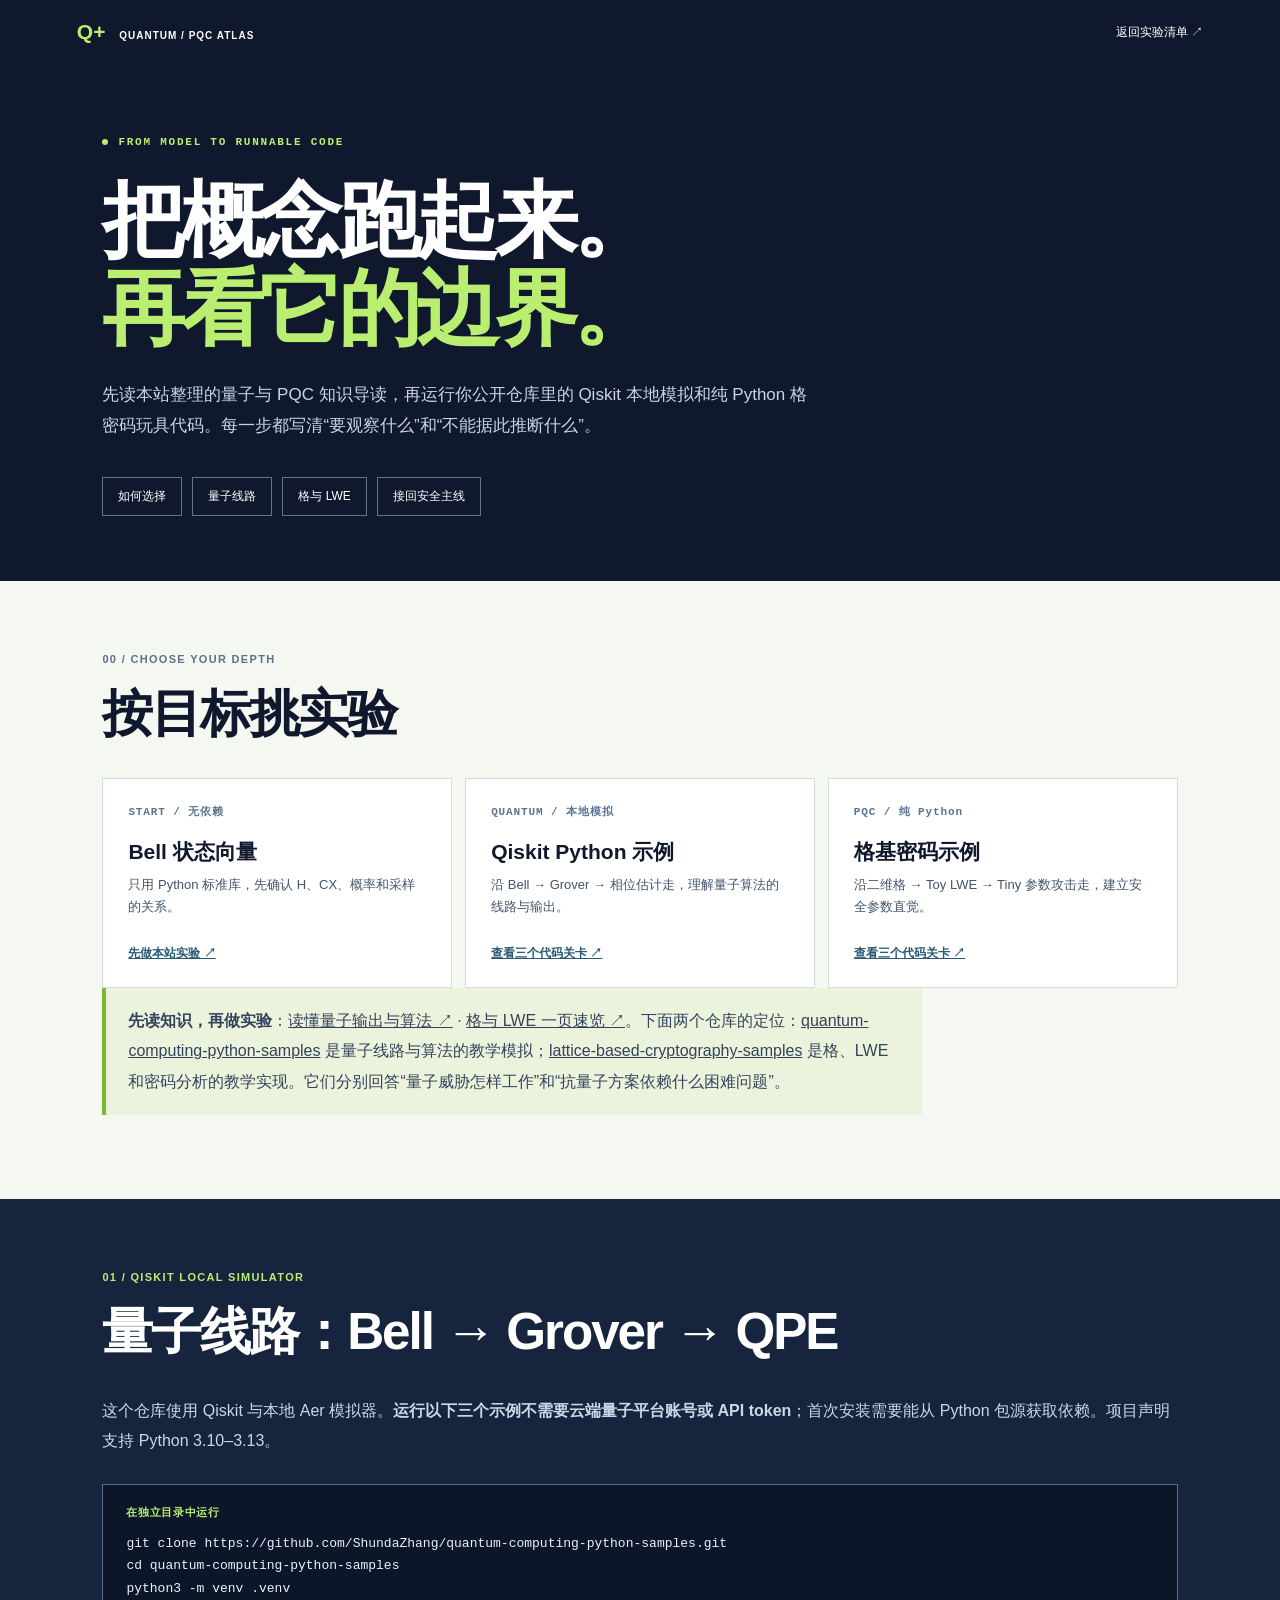
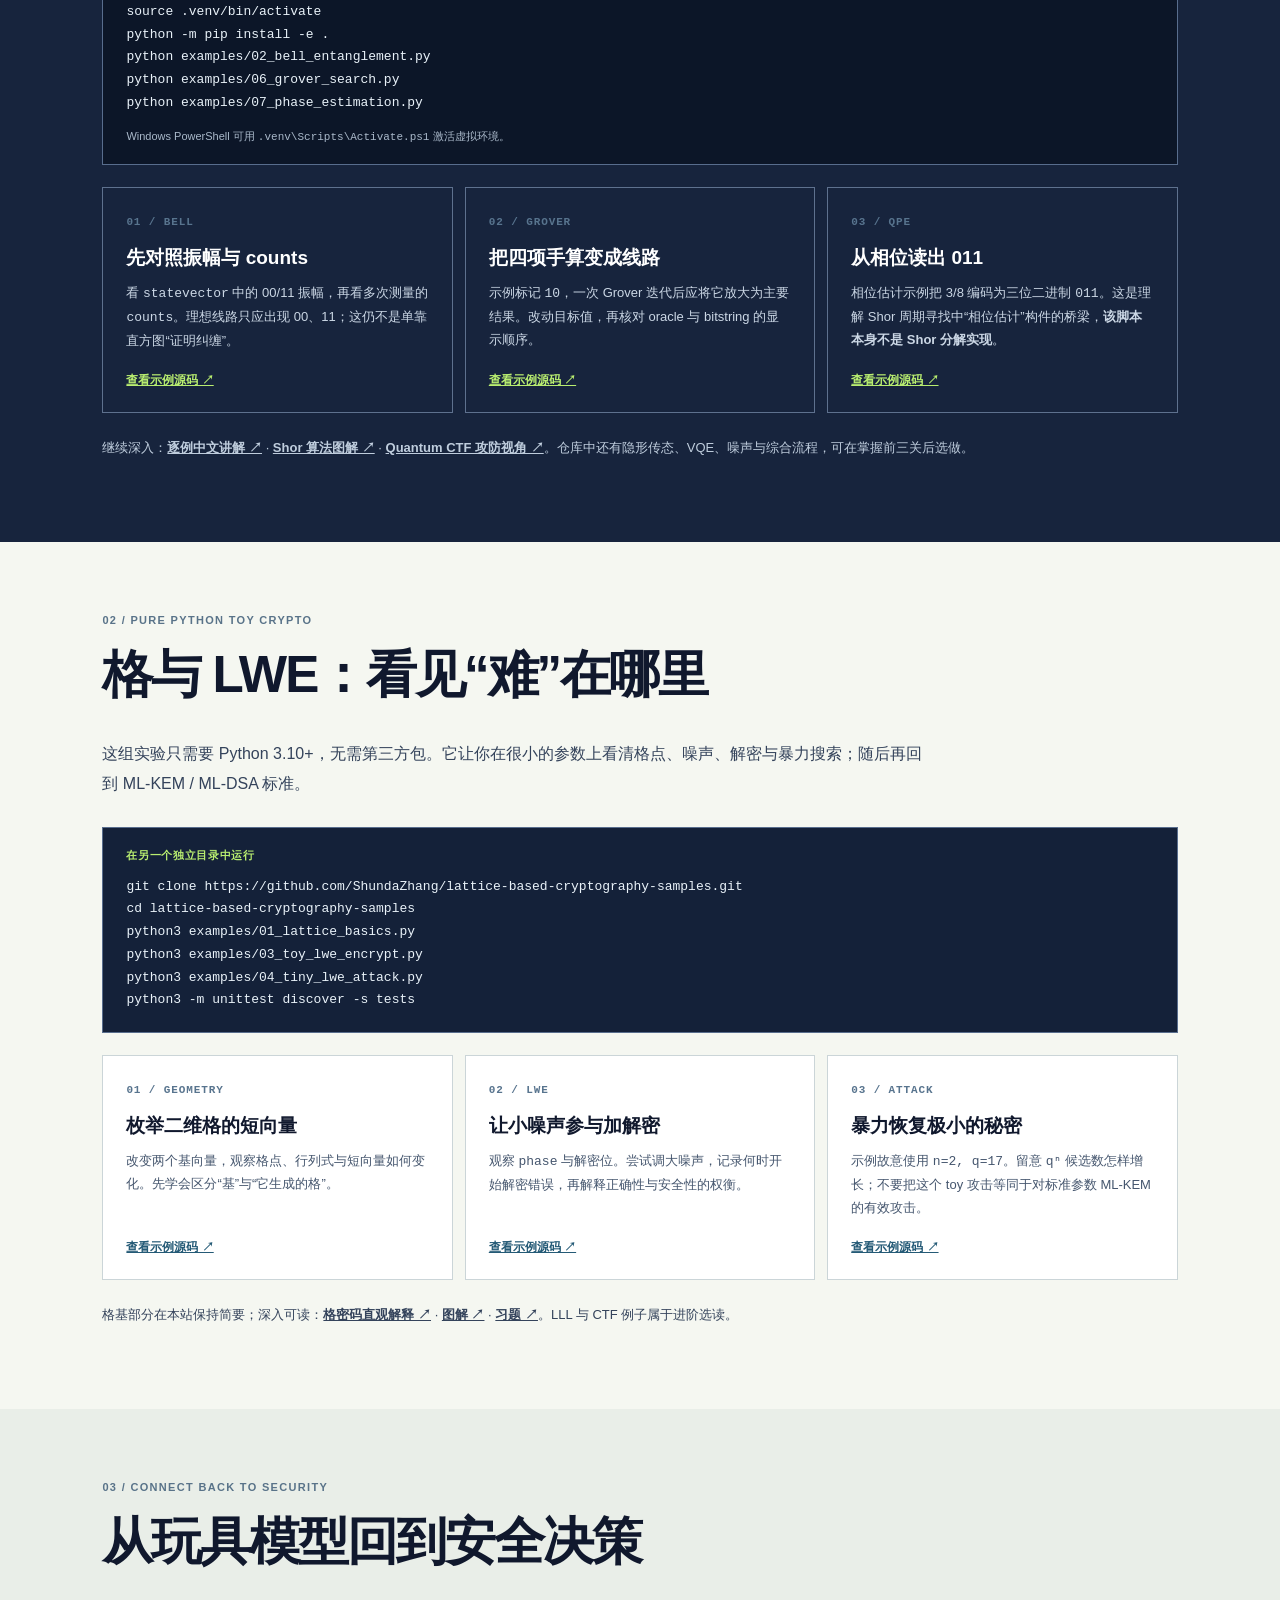
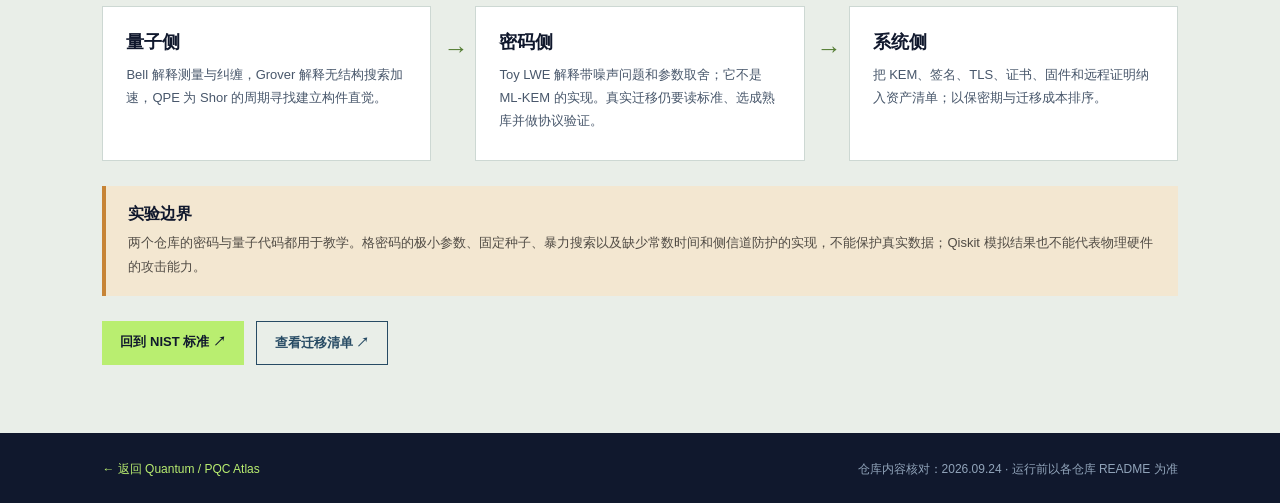
==== commit 54ffd706: "Integrate repository learning guides into code-labs.html" ====
--- a/code-labs.html
+++ b/code-labs.html
@@ -14,9 +14,9 @@
   <a class="skip" href="#main">跳至正文</a>
   <header class="guide-topbar"><a class="guide-brand" href="index.html">Q+ <span>QUANTUM / PQC ATLAS</span></a><a href="index.html#practice">返回实验清单 ↗</a></header>
   <main id="main">
-    <section class="guide-hero"><span class="eyebrow"><i></i> FROM MODEL TO RUNNABLE CODE</span><h1>把概念跑起来。<br><em>再看它的边界。</em></h1><p>从这个网站的无依赖 Bell 实验出发，接着运行你公开仓库里的 Qiskit 本地模拟和纯 Python 格密码玩具代码。每一步都写清“要观察什么”和“不能据此推断什么”。</p><nav class="guide-jumps" aria-label="本页章节"><a href="#map">如何选择</a><a href="#quantum-code">量子线路</a><a href="#lattice-code">格与 LWE</a><a href="#bridge">接回安全主线</a></nav></section>
+    <section class="guide-hero"><span class="eyebrow"><i></i> FROM MODEL TO RUNNABLE CODE</span><h1>把概念跑起来。<br><em>再看它的边界。</em></h1><p>先读本站整理的量子与 PQC 知识导读，再运行你公开仓库里的 Qiskit 本地模拟和纯 Python 格密码玩具代码。每一步都写清“要观察什么”和“不能据此推断什么”。</p><nav class="guide-jumps" aria-label="本页章节"><a href="#map">如何选择</a><a href="#quantum-code">量子线路</a><a href="#lattice-code">格与 LWE</a><a href="#bridge">接回安全主线</a></nav></section>
 
-    <section class="guide-section" id="map"><div class="guide-heading"><span>00 / CHOOSE YOUR DEPTH</span><h2>按目标挑实验</h2></div><div class="code-map"><article><span>START / 无依赖</span><h3>Bell 状态向量</h3><p>只用 Python 标准库，先确认 H、CX、概率和采样的关系。</p><a href="quantum-guide.html#bell">先做本站实验 ↗</a></article><article><span>QUANTUM / 本地模拟</span><h3>Qiskit Python 示例</h3><p>沿 Bell → Grover → 相位估计走，理解量子算法的线路与输出。</p><a href="#quantum-code">查看三个代码关卡 ↗</a></article><article><span>PQC / 纯 Python</span><h3>格基密码示例</h3><p>沿二维格 → Toy LWE → Tiny 参数攻击走，建立安全参数直觉。</p><a href="#lattice-code">查看三个代码关卡 ↗</a></article></div><p class="guide-callout"><b>两个仓库的定位</b>：<a href="https://github.com/ShundaZhang/quantum-computing-python-samples" target="_blank" rel="noopener noreferrer">quantum-computing-python-samples</a> 是量子线路与算法的教学模拟；<a href="https://github.com/ShundaZhang/lattice-based-cryptography-samples" target="_blank" rel="noopener noreferrer">lattice-based-cryptography-samples</a> 是格、LWE 和密码分析的教学实现。它们分别回答“量子威胁怎样工作”和“抗量子方案依赖什么困难问题”。</p></section>
+    <section class="guide-section" id="map"><div class="guide-heading"><span>00 / CHOOSE YOUR DEPTH</span><h2>按目标挑实验</h2></div><div class="code-map"><article><span>START / 无依赖</span><h3>Bell 状态向量</h3><p>只用 Python 标准库，先确认 H、CX、概率和采样的关系。</p><a href="quantum-guide.html#bell">先做本站实验 ↗</a></article><article><span>QUANTUM / 本地模拟</span><h3>Qiskit Python 示例</h3><p>沿 Bell → Grover → 相位估计走，理解量子算法的线路与输出。</p><a href="#quantum-code">查看三个代码关卡 ↗</a></article><article><span>PQC / 纯 Python</span><h3>格基密码示例</h3><p>沿二维格 → Toy LWE → Tiny 参数攻击走，建立安全参数直觉。</p><a href="#lattice-code">查看三个代码关卡 ↗</a></article></div><p class="guide-callout"><b>先读知识，再做实验</b>：<a href="quantum-guide.html#programming">读懂量子输出与算法 ↗</a> · <a href="quantum-guide.html#lattice">格与 LWE 一页速览 ↗</a>。下面两个仓库的定位：<a href="https://github.com/ShundaZhang/quantum-computing-python-samples" target="_blank" rel="noopener noreferrer">quantum-computing-python-samples</a> 是量子线路与算法的教学模拟；<a href="https://github.com/ShundaZhang/lattice-based-cryptography-samples" target="_blank" rel="noopener noreferrer">lattice-based-cryptography-samples</a> 是格、LWE 和密码分析的教学实现。它们分别回答“量子威胁怎样工作”和“抗量子方案依赖什么困难问题”。</p></section>
 
     <section class="guide-section guide-dark" id="quantum-code"><div class="guide-heading"><span>01 / QISKIT LOCAL SIMULATOR</span><h2>量子线路：Bell → Grover → QPE</h2></div><p>这个仓库使用 Qiskit 与本地 Aer 模拟器。<b>运行以下三个示例不需要云端量子平台账号或 API token</b>；首次安装需要能从 Python 包源获取依赖。项目声明支持 Python 3.10–3.13。</p><div class="code-command"><span>在独立目录中运行</span><pre><code>git clone https://github.com/ShundaZhang/quantum-computing-python-samples.git
 cd quantum-computing-python-samples
@@ -32,7 +32,7 @@
 python3 examples/01_lattice_basics.py
 python3 examples/03_toy_lwe_encrypt.py
 python3 examples/04_tiny_lwe_attack.py
-python3 -m unittest discover -s tests</code></pre></div><div class="code-steps light"><article><div><span>01 / GEOMETRY</span><h3>枚举二维格的短向量</h3><p>改变两个基向量，观察格点、行列式与短向量如何变化。先学会区分“基”与“它生成的格”。</p></div><a href="https://github.com/ShundaZhang/lattice-based-cryptography-samples/blob/main/examples/01_lattice_basics.py" target="_blank" rel="noopener noreferrer">查看示例源码 ↗</a></article><article><div><span>02 / LWE</span><h3>让小噪声参与加解密</h3><p>观察 <code>phase</code> 与解密位。尝试调大噪声，记录何时开始解密错误，再解释正确性与安全性的权衡。</p></div><a href="https://github.com/ShundaZhang/lattice-based-cryptography-samples/blob/main/examples/03_toy_lwe_encrypt.py" target="_blank" rel="noopener noreferrer">查看示例源码 ↗</a></article><article><div><span>03 / ATTACK</span><h3>暴力恢复极小的秘密</h3><p>示例故意使用 <code>n=2, q=17</code>。留意 <code>qⁿ</code> 候选数怎样增长；不要把这个 toy 攻击等同于对标准参数 ML-KEM 的有效攻击。</p></div><a href="https://github.com/ShundaZhang/lattice-based-cryptography-samples/blob/main/examples/04_tiny_lwe_attack.py" target="_blank" rel="noopener noreferrer">查看示例源码 ↗</a></article></div><p class="code-more">先补直觉可读：<a href="https://github.com/ShundaZhang/lattice-based-cryptography-samples/blob/main/docs/intuitive-explanation.md" target="_blank" rel="noopener noreferrer">格密码直观解释 ↗</a> · <a href="https://github.com/ShundaZhang/lattice-based-cryptography-samples/blob/main/docs/visual-guide.md" target="_blank" rel="noopener noreferrer">图解 ↗</a> · <a href="https://github.com/ShundaZhang/lattice-based-cryptography-samples/blob/main/docs/exercises.md" target="_blank" rel="noopener noreferrer">习题 ↗</a>。LLL 与 CTF 例子属于进阶选读。</p></section>
+python3 -m unittest discover -s tests</code></pre></div><div class="code-steps light"><article><div><span>01 / GEOMETRY</span><h3>枚举二维格的短向量</h3><p>改变两个基向量，观察格点、行列式与短向量如何变化。先学会区分“基”与“它生成的格”。</p></div><a href="https://github.com/ShundaZhang/lattice-based-cryptography-samples/blob/main/examples/01_lattice_basics.py" target="_blank" rel="noopener noreferrer">查看示例源码 ↗</a></article><article><div><span>02 / LWE</span><h3>让小噪声参与加解密</h3><p>观察 <code>phase</code> 与解密位。尝试调大噪声，记录何时开始解密错误，再解释正确性与安全性的权衡。</p></div><a href="https://github.com/ShundaZhang/lattice-based-cryptography-samples/blob/main/examples/03_toy_lwe_encrypt.py" target="_blank" rel="noopener noreferrer">查看示例源码 ↗</a></article><article><div><span>03 / ATTACK</span><h3>暴力恢复极小的秘密</h3><p>示例故意使用 <code>n=2, q=17</code>。留意 <code>qⁿ</code> 候选数怎样增长；不要把这个 toy 攻击等同于对标准参数 ML-KEM 的有效攻击。</p></div><a href="https://github.com/ShundaZhang/lattice-based-cryptography-samples/blob/main/examples/04_tiny_lwe_attack.py" target="_blank" rel="noopener noreferrer">查看示例源码 ↗</a></article></div><p class="code-more">格基部分在本站保持简要；深入可读：<a href="https://github.com/ShundaZhang/lattice-based-cryptography-samples/blob/main/docs/intuitive-explanation.md" target="_blank" rel="noopener noreferrer">格密码直观解释 ↗</a> · <a href="https://github.com/ShundaZhang/lattice-based-cryptography-samples/blob/main/docs/visual-guide.md" target="_blank" rel="noopener noreferrer">图解 ↗</a> · <a href="https://github.com/ShundaZhang/lattice-based-cryptography-samples/blob/main/docs/exercises.md" target="_blank" rel="noopener noreferrer">习题 ↗</a>。LLL 与 CTF 例子属于进阶选读。</p></section>
 
     <section class="guide-section guide-paper" id="bridge"><div class="guide-heading"><span>03 / CONNECT BACK TO SECURITY</span><h2>从玩具模型回到安全决策</h2></div><div class="code-bridge"><div><b>量子侧</b><p>Bell 解释测量与纠缠，Grover 解释无结构搜索加速，QPE 为 Shor 的周期寻找建立构件直觉。</p></div><span aria-hidden="true">→</span><div><b>密码侧</b><p>Toy LWE 解释带噪声问题和参数取舍；它不是 ML-KEM 的实现。真实迁移仍要读标准、选成熟库并做协议验证。</p></div><span aria-hidden="true">→</span><div><b>系统侧</b><p>把 KEM、签名、TLS、证书、固件和远程证明纳入资产清单；以保密期与迁移成本排序。</p></div></div><div class="code-warning"><strong>实验边界</strong><p>两个仓库的密码与量子代码都用于教学。格密码的极小参数、固定种子、暴力搜索以及缺少常数时间和侧信道防护的实现，不能保护真实数据；Qiskit 模拟结果也不能代表物理硬件的攻击能力。</p></div><div class="guide-actions"><a class="guide-button" href="index.html#standards">回到 NIST 标准 ↗</a><a class="guide-button ghost" href="index.html#migration">查看迁移清单 ↗</a></div></section>
   </main>
--- a/style.css
+++ b/style.css
@@ -5,3 +5,4 @@
 @media(max-width:700px){.section-pad{padding:62px 22px}.topbar{height:55px;padding:0 22px}.hero{padding-top:45px;padding-bottom:0}.hero-grid{display:block;min-height:0}.hero h1{font-size:clamp(43px,9.4vw,64px);margin-top:45px}.hero-lede{font-size:15px}.hero-art{height:295px;margin-top:45px}.art-orbit{margin:12px auto 0;height:210px}.orbit{width:190px;height:120px}.orbit-core{width:85px;height:85px;font-size:32px}.art-head{top:14px}.art-flow{bottom:32px;font-size:9px}.hero-alert{display:block;margin:22px -22px 0;padding:20px 22px}.hero-alert strong{display:block;margin-bottom:8px}.hero-facts{gap:14px}.section-head{display:block;margin-bottom:30px}.section-head>p{max-width:none;margin-top:18px}.section-head h2{font-size:38px}.concept-grid{grid-template-columns:1fr}.concept{min-height:0;padding:23px}.concept h3{margin-top:12px}.simulator,.kem-panel{grid-template-columns:1fr;padding:20px}.standard-grid{grid-template-columns:1fr}.standard-card{min-height:0;padding:22px}.standard-top{flex-direction:row}.standard-card h3{font-size:32px;margin-top:13px}.standard-full{min-height:0}.standard-use{margin-top:15px}.status-strip{align-items:flex-start;flex-wrap:wrap}.status-strip p{flex-basis:75%}.route-toolbar{display:block}.progress-box{margin-top:15px}.stage{grid-template-columns:55px 1fr;gap:8px}.stage-index{font-size:23px}.stage-title{display:block}.done{margin-bottom:9px}.stage h3{font-size:18px}.stage-bottom{display:block}.stage-bottom a{display:block;margin-top:9px;white-space:normal}.lab-grid{grid-template-columns:1fr}.migration-grid{grid-template-columns:repeat(2,1fr)}.migration-line:nth-child(even){border-right:0}.migration-line{border-bottom:1px solid #cbd4d2}.migration-bottom{grid-template-columns:1fr;padding:24px}.checklist{border-left:0;border-top:1px solid #50617a;padding-left:0;padding-top:18px}.resource{grid-template-columns:1fr 20px;gap:8px}.resource>span{grid-column:1/3}.resource h3{font-size:13px}.site-shell footer{display:block;padding:28px 22px}.site-shell footer>div:last-child{margin-top:20px;align-items:center;justify-content:space-between}}
 @media(max-width:420px){.edition{display:none}.hero-actions{flex-direction:column}.hero-art{height:270px}.orbit-label{display:none}.hero-facts b{display:block}.track{padding:7px 8px;font-size:10px}.migration-grid{grid-template-columns:1fr}.migration-line{border-right:0}.kem-flow{flex-direction:column}.kem-flow>div{width:100%;min-height:0}.kem-flow i{transform:rotate(90deg)}}
 @media(prefers-reduced-motion:reduce){:root{scroll-behavior:auto}*,*:before,*:after{transition:none!important;animation:none!important}}
+.code-teaser{display:flex;align-items:center;justify-content:space-between;gap:25px;background:#17243d;color:#fff;padding:25px 28px;margin-top:17px}.code-teaser>div{max-width:700px}.code-teaser .mini-label{color:#b9ee70}.code-teaser h3{font-size:23px;margin:10px 0 7px}.code-teaser p{font-size:12px;color:#c8d4e2;margin:0;line-height:1.75}.code-teaser .button{white-space:nowrap;flex:none}@media(max-width:700px){.code-teaser{display:block;padding:22px}.code-teaser .button{display:inline-block;margin-top:18px;white-space:normal}}
--- a/guide.css
+++ b/guide.css
@@ -1 +1,4 @@
 .guide-page{background:#f5f7f1;color:#10182d}.guide-topbar{height:64px;background:#10182d;color:#fff;display:flex;align-items:center;justify-content:space-between;padding:0 clamp(22px,6vw,90px);font-size:12px}.guide-topbar a{text-decoration:none}.guide-brand{font-size:21px;font-weight:800;color:#b9ee70}.guide-brand span{font-size:10px;letter-spacing:.1em;color:#fff;margin-left:8px}.guide-hero{padding:70px clamp(22px,8vw,130px) 65px;background:#10182d;color:#fff}.guide-hero h1{font-size:clamp(47px,6.5vw,90px);line-height:1.06;letter-spacing:-.055em;margin:26px 0}.guide-hero h1 em{font-style:normal;color:#b9ee70}.guide-hero>p{max-width:720px;color:#cad5e2;font-size:17px;line-height:1.85}.guide-jumps{display:flex;flex-wrap:wrap;gap:10px;margin-top:35px}.guide-jumps a{border:1px solid #62748d;padding:10px 15px;text-decoration:none;color:#fff;font-size:12px}.guide-jumps a:hover,.guide-jumps a:focus-visible{background:#b9ee70;color:#10182d}.guide-section{padding:68px clamp(22px,8vw,130px);max-width:1500px;margin:auto;scroll-margin-top:15px}.guide-section>p{max-width:820px;font-size:16px;line-height:1.9;color:#34435b}.guide-heading span{font-size:11px;font-weight:800;letter-spacing:.12em;color:#597389}.guide-heading h2{font-size:clamp(32px,4vw,53px);letter-spacing:-.04em;margin:13px 0 29px}.guide-grid{display:grid;grid-template-columns:repeat(2,minmax(0,1fr));gap:14px}.guide-grid article{border:1px solid #d2dcd8;background:#fff;padding:28px}.guide-grid h3{margin:0 0 12px;font-size:21px}.guide-grid p{margin:0;color:#41526b;line-height:1.8;font-size:14px}.guide-callout{border-left:4px solid #7ab835;background:#ebf3dc;padding:18px 22px}.guide-dark{max-width:none;background:#17243d;color:#fff}.guide-dark>.guide-heading,.guide-dark>p,.guide-dark>.guide-equations,.guide-dark>.guide-actions,.guide-dark>.guide-terminal{max-width:1250px;margin-left:auto;margin-right:auto}.guide-dark .guide-heading span{color:#b9ee70}.guide-dark>p{color:#cbd7e7}.guide-equations{display:flex;align-items:center;gap:10px;flex-wrap:wrap;margin-top:34px;margin-bottom:30px}.guide-equations div{border:1px solid #58708c;padding:18px;min-width:175px}.guide-equations small{display:block;color:#a4b7ce;margin-bottom:9px}.guide-equations strong{font-size:18px}.guide-equations i{font-style:normal;color:#b9ee70;font-weight:800}.guide-actions{display:flex;flex-wrap:wrap;gap:12px;margin-top:25px}.guide-button{padding:12px 18px;background:#b9ee70;color:#10182d;font-weight:800;text-decoration:none;font-size:13px}.guide-button.ghost{color:#b9ee70;border:1px solid #b9ee70;background:transparent}.guide-terminal{margin-top:28px;border:1px solid #4a5c77;background:#10182d;padding:22px}.guide-terminal span{display:block;color:#b9ee70;font-size:11px;font-weight:800;margin-bottom:13px}.guide-terminal code{display:block;font-size:15px;white-space:normal}.guide-terminal p{color:#acbbcd;margin-bottom:0;font-size:13px;line-height:1.7}.guide-math{display:flex;flex-wrap:wrap;gap:10px;margin:26px 0}.guide-math span{display:block;background:#e3eadc;padding:16px 20px;font-family:ui-monospace,SFMono-Regular,Consolas,monospace;font-size:15px}.guide-math b{color:#275e12}.guide-paper{background:#e9eee8;max-width:none}.guide-paper>.guide-heading,.guide-paper>p,.guide-paper>.guide-math,.guide-paper>.guide-inline{max-width:1250px;margin-left:auto;margin-right:auto}.guide-inline{display:inline-block;color:#234c67;font-weight:800;text-decoration-thickness:1px;margin-top:14px}.guide-links{display:grid;grid-template-columns:repeat(3,minmax(0,1fr));gap:12px}.guide-links a{display:flex;flex-direction:column;justify-content:space-between;background:#fff;border:1px solid #d2dcd8;padding:23px;text-decoration:none;min-height:126px}.guide-links b{font-size:16px}.guide-links span{font-size:12px;color:#496879}.guide-source-note{font-size:12px!important;color:#6d7888!important;margin-top:27px}.guide-footer{background:#10182d;color:#91a4ba;display:flex;justify-content:space-between;gap:15px;padding:28px clamp(22px,8vw,130px);font-size:12px}.guide-footer a{color:#b9ee70;text-decoration:none}@media(max-width:700px){.guide-hero{padding-top:55px}.guide-hero>p{font-size:15px}.guide-section{padding-top:48px;padding-bottom:48px}.guide-grid,.guide-links{grid-template-columns:1fr}.guide-equations{display:block}.guide-equations div{min-width:0}.guide-equations i{display:block;padding:12px 0}.guide-math span{width:100%;font-size:13px}.guide-footer{display:block}.guide-footer span{display:block;margin-top:10px}}
+.guide-next{margin-top:26px;font-size:15px}.guide-next a{display:inline-block;background:#17243d;color:#b9ee70;padding:13px 18px;font-weight:800;text-decoration:none}
+.guide-compare{display:grid;grid-template-columns:repeat(2,minmax(0,1fr));gap:14px;max-width:1250px;margin:28px auto}.guide-compare article{padding:27px;background:#fff;border:1px solid #d2dcd8}.guide-compare span{font-size:11px;font-weight:800;letter-spacing:.1em;color:#4c7480}.guide-compare h3{font-size:22px;margin:12px 0}.guide-compare p{font-size:14px;line-height:1.8;color:#41526b;margin:0}.guide-table-wrap{max-width:1250px;overflow-x:auto;border:1px solid #d2dcd8}.guide-table{border-collapse:collapse;width:100%;min-width:660px;background:#fff}.guide-table th,.guide-table td{padding:17px 18px;border-bottom:1px solid #d2dcd8;text-align:left;vertical-align:top;font-size:14px;line-height:1.65}.guide-table thead th{background:#e8efdf;font-size:12px;letter-spacing:.04em}.guide-table tbody th{width:22%;font-size:15px}.guide-table tr:last-child th,.guide-table tr:last-child td{border-bottom:0}.guide-flow{display:grid;grid-template-columns:repeat(3,minmax(0,1fr));gap:13px;max-width:1250px;margin:30px auto;padding:0;list-style:none;counter-reset:flow}.guide-flow li{border:1px solid #58708c;padding:22px;counter-increment:flow}.guide-flow li:before{content:"0" counter(flow);display:block;color:#b9ee70;font-size:12px;font-weight:800;margin-bottom:17px}.guide-flow b,.guide-flow span{display:block}.guide-flow b{font-size:18px;margin-bottom:10px}.guide-flow span{color:#cbd7e7;font-size:13px;line-height:1.75}.guide-dark>.guide-flow{max-width:1250px;margin-left:auto;margin-right:auto}.guide-section code{font-family:ui-monospace,SFMono-Regular,Consolas,monospace}.guide-grid article p code{background:#edf2e9;padding:1px 3px}
+@media(max-width:700px){.guide-compare,.guide-flow{grid-template-columns:1fr}.guide-table th,.guide-table td{padding:13px 12px}.guide-hero .guide-jumps a{padding:9px 11px}}
--- a/code-labs.css
+++ b/code-labs.css
@@ -0,0 +1 @@
+.code-map{display:grid;grid-template-columns:repeat(3,minmax(0,1fr));gap:13px}.code-map article{border:1px solid #d2dcd8;background:#fff;padding:25px;display:flex;flex-direction:column;min-height:210px}.code-map span,.code-steps article span{font:800 11px ui-monospace,SFMono-Regular,Consolas,monospace;letter-spacing:.08em;color:#58748e}.code-map h3{font-size:21px;margin:19px 0 8px}.code-map p{font-size:13px;color:#44546a;line-height:1.7}.code-map a{margin-top:auto;font-size:12px;font-weight:800;color:#285a76}.code-command{max-width:1250px;margin:27px auto 22px;background:#0c1628;border:1px solid #586d8d;padding:20px 23px;overflow:auto}.code-command.light{background:#142139}.code-command>span{display:block;font-size:11px;font-weight:800;color:#b9ee70;letter-spacing:.06em}.code-command pre{margin:13px 0 0;color:#e9f2f9;line-height:1.75;font-size:13px}.code-command code{font-family:ui-monospace,SFMono-Regular,Consolas,monospace}.code-command small{display:block;color:#aab9ca;font-size:11px;margin-top:14px}.code-steps{max-width:1250px;margin:0 auto;display:grid;grid-template-columns:repeat(3,minmax(0,1fr));gap:12px}.code-steps article{border:1px solid #5e718e;padding:23px;display:flex;flex-direction:column}.code-steps h3{font-size:19px;margin:16px 0 10px}.code-steps p{font-size:13px;line-height:1.78;color:#cbd7e5;margin:0 0 20px}.code-steps a{font-size:12px;font-weight:800;color:#b9ee70;margin-top:auto}.code-steps.light article{border-color:#cbd5d8;background:#fff}.code-steps.light p{color:#45566e}.code-steps.light a{color:#245a76}.code-more{font-size:13px!important;margin-top:23px!important}.guide-dark .code-more{color:#bfcddd!important}.code-more a{font-weight:800}.code-bridge{display:grid;grid-template-columns:1fr 20px 1fr 20px 1fr;align-items:start;gap:12px;max-width:1250px;margin:25px auto}.code-bridge>div{background:#fff;border:1px solid #cdd8d3;padding:23px;min-height:155px}.code-bridge>b,.code-bridge b{font-size:18px}.code-bridge p{font-size:13px;color:#48576b;line-height:1.75;margin:10px 0 0}.code-bridge>span{font-size:25px;color:#557d34;margin-top:28px}.code-warning{max-width:1250px;margin:20px auto;background:#f3e7d1;border-left:4px solid #c78436;padding:18px 22px}.code-warning p{font-size:13px;line-height:1.8;margin:6px 0 0;color:#514c45}.guide-paper .guide-actions{max-width:1250px}.guide-paper .guide-button.ghost{color:#274b64;border-color:#274b64}@media(max-width:800px){.code-map,.code-steps{grid-template-columns:1fr}.code-map article{min-height:0}.code-bridge{grid-template-columns:1fr}.code-bridge>span{transform:rotate(90deg);margin:0 auto}.code-command{padding:16px}.code-command pre{font-size:11px;white-space:pre-wrap;overflow-wrap:anywhere}}
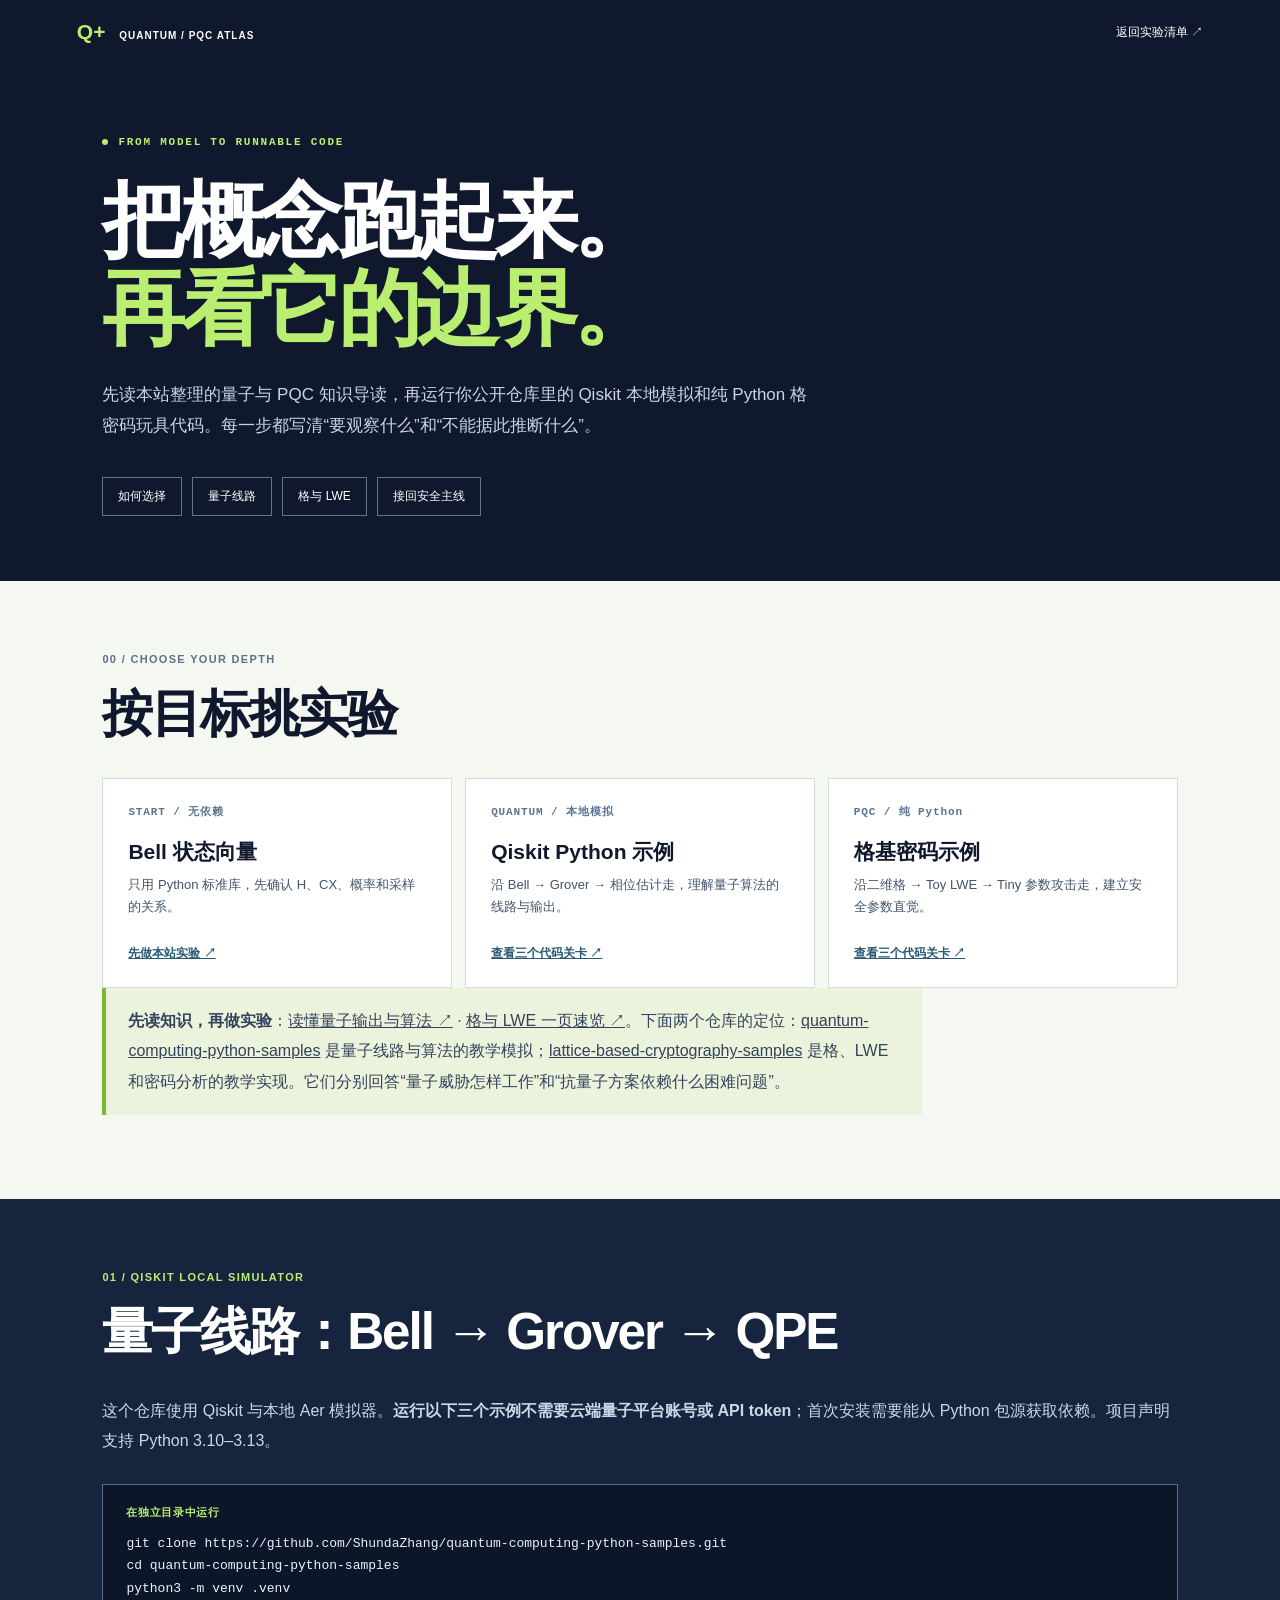
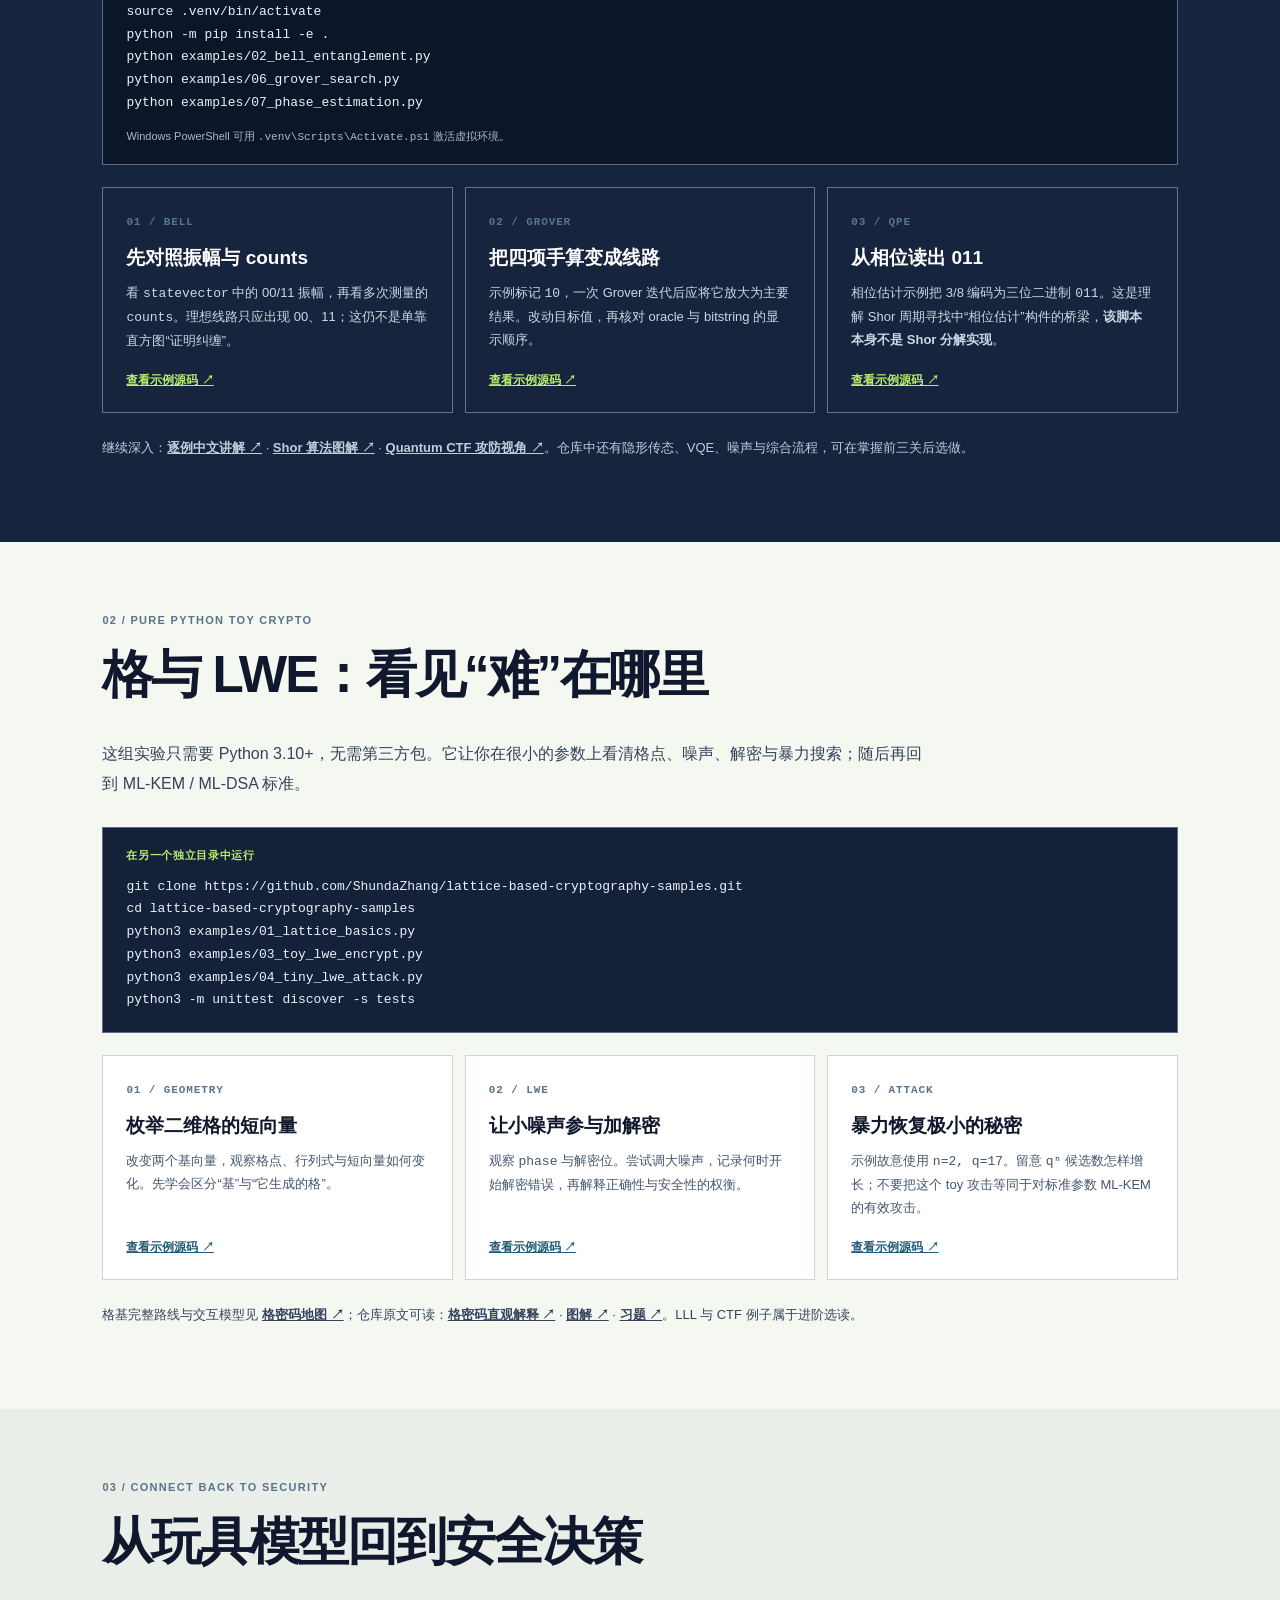
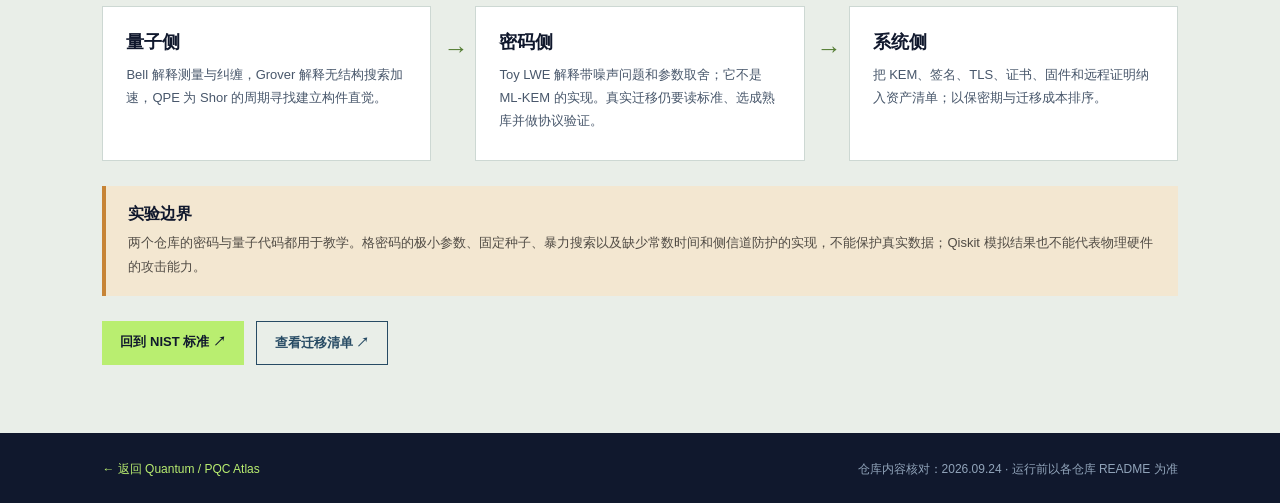
==== commit d3f4300c: "Link lattice crypto atlas from code-labs.html" ====
--- a/code-labs.html
+++ b/code-labs.html
@@ -32,7 +32,7 @@
 python3 examples/01_lattice_basics.py
 python3 examples/03_toy_lwe_encrypt.py
 python3 examples/04_tiny_lwe_attack.py
-python3 -m unittest discover -s tests</code></pre></div><div class="code-steps light"><article><div><span>01 / GEOMETRY</span><h3>枚举二维格的短向量</h3><p>改变两个基向量，观察格点、行列式与短向量如何变化。先学会区分“基”与“它生成的格”。</p></div><a href="https://github.com/ShundaZhang/lattice-based-cryptography-samples/blob/main/examples/01_lattice_basics.py" target="_blank" rel="noopener noreferrer">查看示例源码 ↗</a></article><article><div><span>02 / LWE</span><h3>让小噪声参与加解密</h3><p>观察 <code>phase</code> 与解密位。尝试调大噪声，记录何时开始解密错误，再解释正确性与安全性的权衡。</p></div><a href="https://github.com/ShundaZhang/lattice-based-cryptography-samples/blob/main/examples/03_toy_lwe_encrypt.py" target="_blank" rel="noopener noreferrer">查看示例源码 ↗</a></article><article><div><span>03 / ATTACK</span><h3>暴力恢复极小的秘密</h3><p>示例故意使用 <code>n=2, q=17</code>。留意 <code>qⁿ</code> 候选数怎样增长；不要把这个 toy 攻击等同于对标准参数 ML-KEM 的有效攻击。</p></div><a href="https://github.com/ShundaZhang/lattice-based-cryptography-samples/blob/main/examples/04_tiny_lwe_attack.py" target="_blank" rel="noopener noreferrer">查看示例源码 ↗</a></article></div><p class="code-more">格基部分在本站保持简要；深入可读：<a href="https://github.com/ShundaZhang/lattice-based-cryptography-samples/blob/main/docs/intuitive-explanation.md" target="_blank" rel="noopener noreferrer">格密码直观解释 ↗</a> · <a href="https://github.com/ShundaZhang/lattice-based-cryptography-samples/blob/main/docs/visual-guide.md" target="_blank" rel="noopener noreferrer">图解 ↗</a> · <a href="https://github.com/ShundaZhang/lattice-based-cryptography-samples/blob/main/docs/exercises.md" target="_blank" rel="noopener noreferrer">习题 ↗</a>。LLL 与 CTF 例子属于进阶选读。</p></section>
+python3 -m unittest discover -s tests</code></pre></div><div class="code-steps light"><article><div><span>01 / GEOMETRY</span><h3>枚举二维格的短向量</h3><p>改变两个基向量，观察格点、行列式与短向量如何变化。先学会区分“基”与“它生成的格”。</p></div><a href="https://github.com/ShundaZhang/lattice-based-cryptography-samples/blob/main/examples/01_lattice_basics.py" target="_blank" rel="noopener noreferrer">查看示例源码 ↗</a></article><article><div><span>02 / LWE</span><h3>让小噪声参与加解密</h3><p>观察 <code>phase</code> 与解密位。尝试调大噪声，记录何时开始解密错误，再解释正确性与安全性的权衡。</p></div><a href="https://github.com/ShundaZhang/lattice-based-cryptography-samples/blob/main/examples/03_toy_lwe_encrypt.py" target="_blank" rel="noopener noreferrer">查看示例源码 ↗</a></article><article><div><span>03 / ATTACK</span><h3>暴力恢复极小的秘密</h3><p>示例故意使用 <code>n=2, q=17</code>。留意 <code>qⁿ</code> 候选数怎样增长；不要把这个 toy 攻击等同于对标准参数 ML-KEM 的有效攻击。</p></div><a href="https://github.com/ShundaZhang/lattice-based-cryptography-samples/blob/main/examples/04_tiny_lwe_attack.py" target="_blank" rel="noopener noreferrer">查看示例源码 ↗</a></article></div><p class="code-more">格基完整路线与交互模型见 <a href="https://shundazhang.github.io/lattice-crypto-atlas/" target="_blank" rel="noopener noreferrer">格密码地图 ↗</a>；仓库原文可读：<a href="https://github.com/ShundaZhang/lattice-based-cryptography-samples/blob/main/docs/intuitive-explanation.md" target="_blank" rel="noopener noreferrer">格密码直观解释 ↗</a> · <a href="https://github.com/ShundaZhang/lattice-based-cryptography-samples/blob/main/docs/visual-guide.md" target="_blank" rel="noopener noreferrer">图解 ↗</a> · <a href="https://github.com/ShundaZhang/lattice-based-cryptography-samples/blob/main/docs/exercises.md" target="_blank" rel="noopener noreferrer">习题 ↗</a>。LLL 与 CTF 例子属于进阶选读。</p></section>
 
     <section class="guide-section guide-paper" id="bridge"><div class="guide-heading"><span>03 / CONNECT BACK TO SECURITY</span><h2>从玩具模型回到安全决策</h2></div><div class="code-bridge"><div><b>量子侧</b><p>Bell 解释测量与纠缠，Grover 解释无结构搜索加速，QPE 为 Shor 的周期寻找建立构件直觉。</p></div><span aria-hidden="true">→</span><div><b>密码侧</b><p>Toy LWE 解释带噪声问题和参数取舍；它不是 ML-KEM 的实现。真实迁移仍要读标准、选成熟库并做协议验证。</p></div><span aria-hidden="true">→</span><div><b>系统侧</b><p>把 KEM、签名、TLS、证书、固件和远程证明纳入资产清单；以保密期与迁移成本排序。</p></div></div><div class="code-warning"><strong>实验边界</strong><p>两个仓库的密码与量子代码都用于教学。格密码的极小参数、固定种子、暴力搜索以及缺少常数时间和侧信道防护的实现，不能保护真实数据；Qiskit 模拟结果也不能代表物理硬件的攻击能力。</p></div><div class="guide-actions"><a class="guide-button" href="index.html#standards">回到 NIST 标准 ↗</a><a class="guide-button ghost" href="index.html#migration">查看迁移清单 ↗</a></div></section>
   </main>
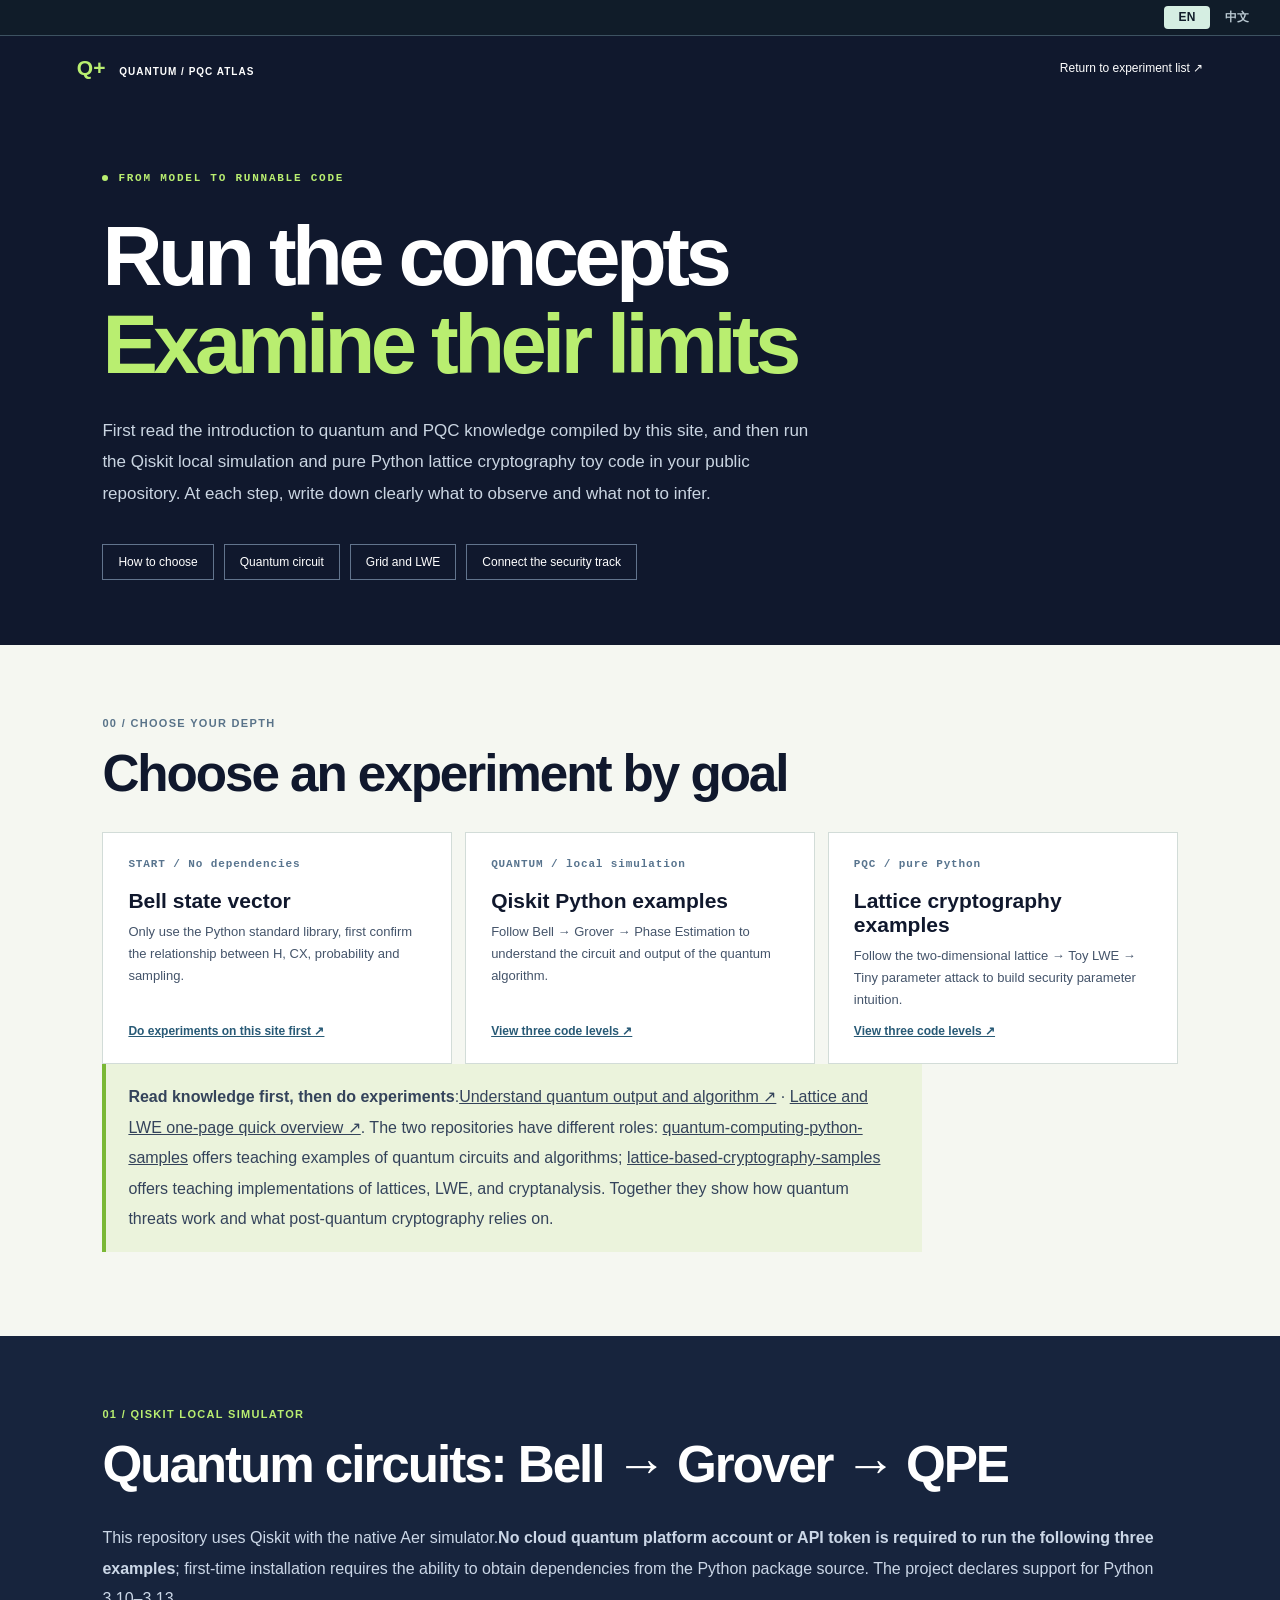
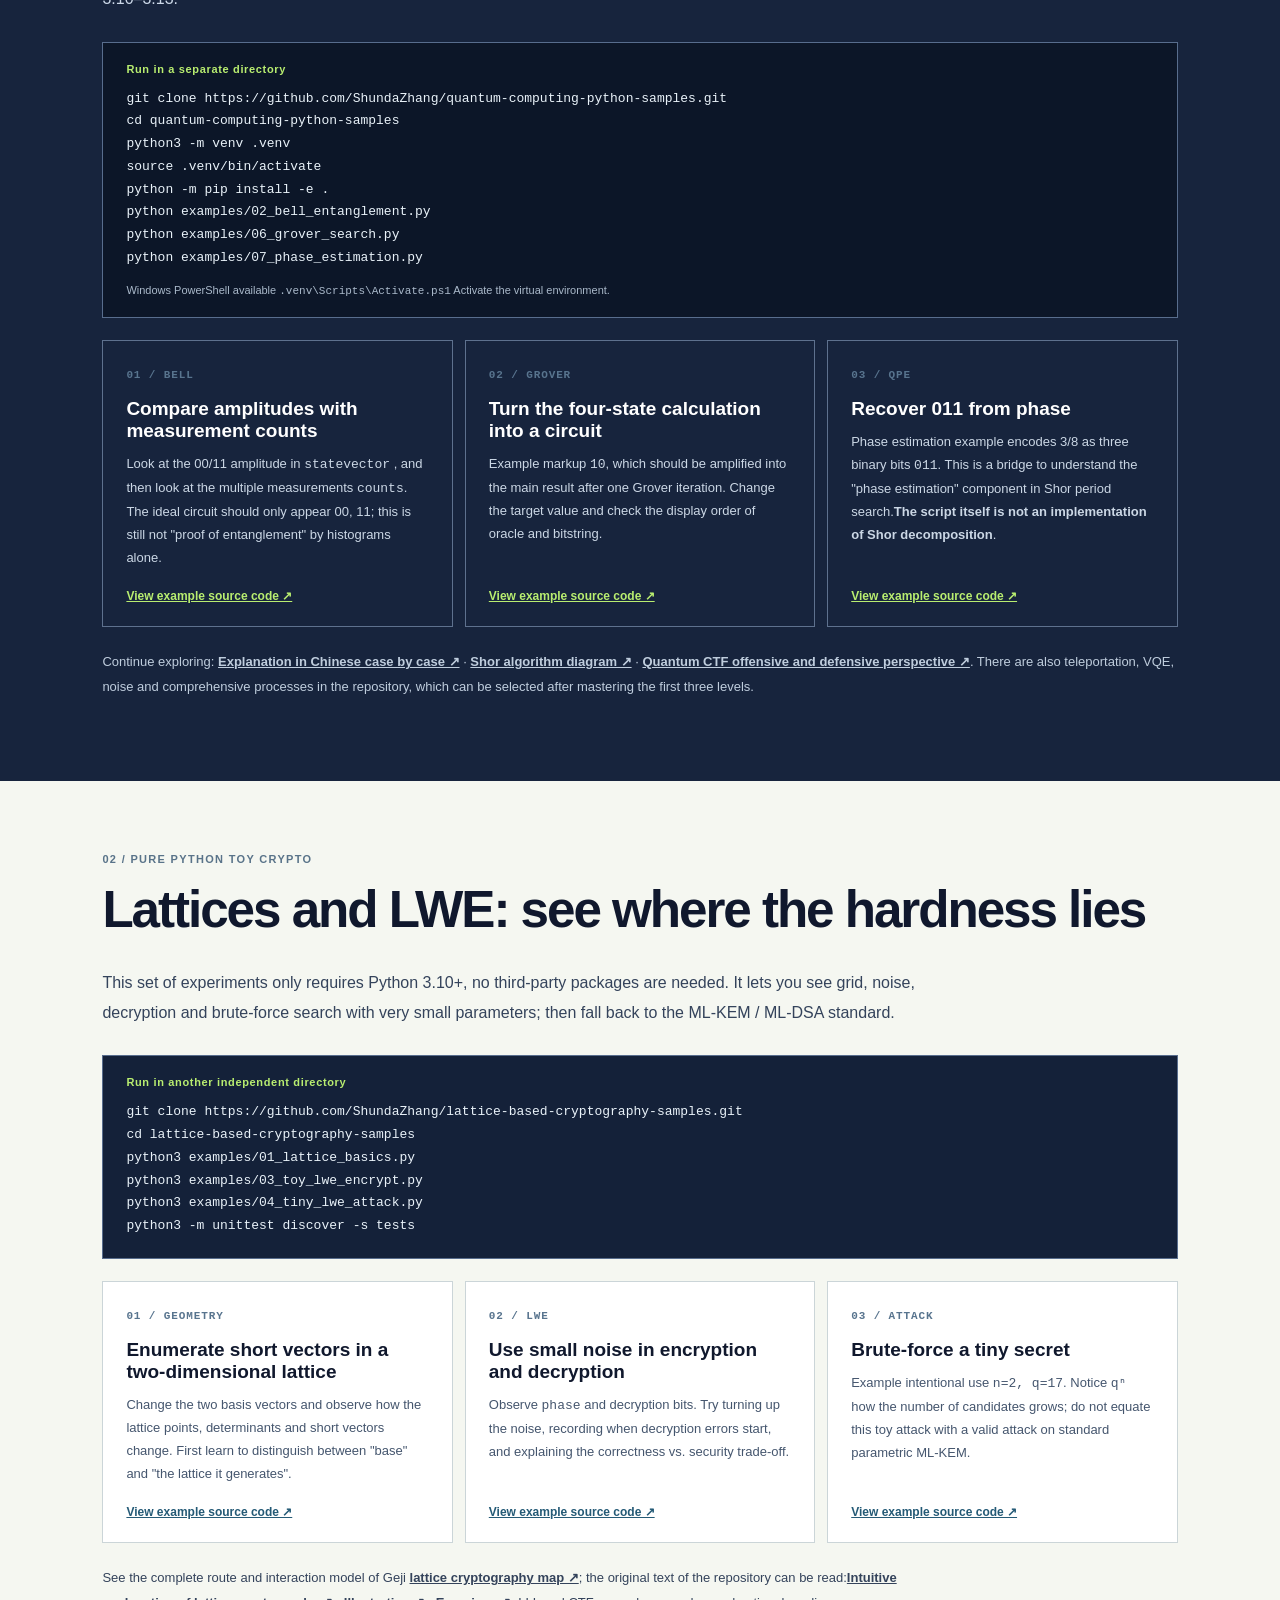
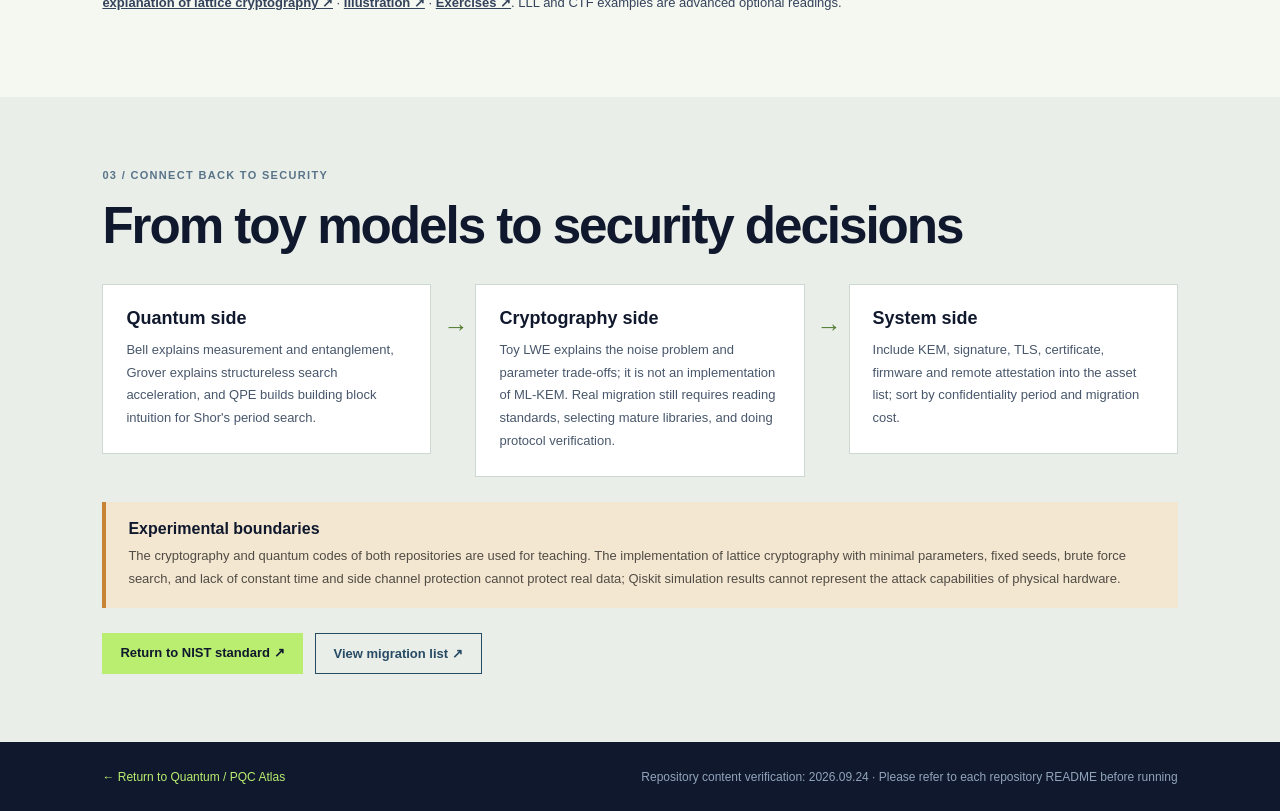
==== commit 7f3c1f06: "Add bilingual English and Chinese editions" ====
--- a/code-labs.html
+++ b/code-labs.html
@@ -1,41 +1,38 @@
-<!doctype html>
-<html lang="zh-CN">
+<!DOCTYPE html>
+
+<html lang="en">
 <head>
-  <meta charset="utf-8">
-  <meta name="viewport" content="width=device-width, initial-scale=1">
-  <meta name="theme-color" content="#10182d">
-  <meta name="description" content="把量子计算与格基密码学代码仓库编成可执行学习路径：Bell、Grover、相位估计、格、Toy LWE 与参数攻击。">
-  <title>代码实验路径 · Quantum / PQC Atlas</title>
-  <link rel="stylesheet" href="style.css">
-  <link rel="stylesheet" href="guide.css">
-  <link rel="stylesheet" href="code-labs.css">
-</head>
-<body class="guide-page">
-  <a class="skip" href="#main">跳至正文</a>
-  <header class="guide-topbar"><a class="guide-brand" href="index.html">Q+ <span>QUANTUM / PQC ATLAS</span></a><a href="index.html#practice">返回实验清单 ↗</a></header>
-  <main id="main">
-    <section class="guide-hero"><span class="eyebrow"><i></i> FROM MODEL TO RUNNABLE CODE</span><h1>把概念跑起来。<br><em>再看它的边界。</em></h1><p>先读本站整理的量子与 PQC 知识导读，再运行你公开仓库里的 Qiskit 本地模拟和纯 Python 格密码玩具代码。每一步都写清“要观察什么”和“不能据此推断什么”。</p><nav class="guide-jumps" aria-label="本页章节"><a href="#map">如何选择</a><a href="#quantum-code">量子线路</a><a href="#lattice-code">格与 LWE</a><a href="#bridge">接回安全主线</a></nav></section>
-
-    <section class="guide-section" id="map"><div class="guide-heading"><span>00 / CHOOSE YOUR DEPTH</span><h2>按目标挑实验</h2></div><div class="code-map"><article><span>START / 无依赖</span><h3>Bell 状态向量</h3><p>只用 Python 标准库，先确认 H、CX、概率和采样的关系。</p><a href="quantum-guide.html#bell">先做本站实验 ↗</a></article><article><span>QUANTUM / 本地模拟</span><h3>Qiskit Python 示例</h3><p>沿 Bell → Grover → 相位估计走，理解量子算法的线路与输出。</p><a href="#quantum-code">查看三个代码关卡 ↗</a></article><article><span>PQC / 纯 Python</span><h3>格基密码示例</h3><p>沿二维格 → Toy LWE → Tiny 参数攻击走，建立安全参数直觉。</p><a href="#lattice-code">查看三个代码关卡 ↗</a></article></div><p class="guide-callout"><b>先读知识，再做实验</b>：<a href="quantum-guide.html#programming">读懂量子输出与算法 ↗</a> · <a href="quantum-guide.html#lattice">格与 LWE 一页速览 ↗</a>。下面两个仓库的定位：<a href="https://github.com/ShundaZhang/quantum-computing-python-samples" target="_blank" rel="noopener noreferrer">quantum-computing-python-samples</a> 是量子线路与算法的教学模拟；<a href="https://github.com/ShundaZhang/lattice-based-cryptography-samples" target="_blank" rel="noopener noreferrer">lattice-based-cryptography-samples</a> 是格、LWE 和密码分析的教学实现。它们分别回答“量子威胁怎样工作”和“抗量子方案依赖什么困难问题”。</p></section>
-
-    <section class="guide-section guide-dark" id="quantum-code"><div class="guide-heading"><span>01 / QISKIT LOCAL SIMULATOR</span><h2>量子线路：Bell → Grover → QPE</h2></div><p>这个仓库使用 Qiskit 与本地 Aer 模拟器。<b>运行以下三个示例不需要云端量子平台账号或 API token</b>；首次安装需要能从 Python 包源获取依赖。项目声明支持 Python 3.10–3.13。</p><div class="code-command"><span>在独立目录中运行</span><pre><code>git clone https://github.com/ShundaZhang/quantum-computing-python-samples.git
+<meta charset="utf-8"/>
+<meta content="width=device-width, initial-scale=1" name="viewport"/>
+<meta content="#10182d" name="theme-color"/>
+<meta content="Compile quantum computing and lattice-based cryptography code repository into executable learning paths: Bell, Grover, phase estimation, lattice, Toy LWE and parameter attack." name="description"/>
+<title>Code experiment path · Quantum / PQC Atlas</title>
+<link href="style.css" rel="stylesheet"/>
+<link href="guide.css" rel="stylesheet"/>
+<link href="code-labs.css" rel="stylesheet"/>
+<script src="language.js"></script></head>
+<body class="guide-page"><nav aria-label="Language selection" id="atlas-langbar"><a aria-current="page" data-atlas-lang="en" href="code-labs.html">EN</a><a data-atlas-lang="zh" href="code-labs.zh.html">中文</a></nav>
+<a class="skip" href="#main">Skip to text</a>
+<header class="guide-topbar"><a class="guide-brand" href="index.html">Q+ <span>QUANTUM / PQC ATLAS</span></a><a href="index.html#practice">Return to experiment list ↗</a></header>
+<main id="main">
+<section class="guide-hero"><span class="eyebrow"><i></i> FROM MODEL TO RUNNABLE CODE</span><h1>Run the concepts<br/><em>Examine their limits</em></h1><p>First read the introduction to quantum and PQC knowledge compiled by this site, and then run the Qiskit local simulation and pure Python lattice cryptography toy code in your public repository. At each step, write down clearly what to observe and what not to infer.</p><nav aria-label="Chapter on this page" class="guide-jumps"><a href="#map">How to choose</a><a href="#quantum-code">Quantum circuit</a><a href="#lattice-code">Grid and LWE</a><a href="#bridge">Connect the security track</a></nav></section>
+<section class="guide-section" id="map"><div class="guide-heading"><span>00 / CHOOSE YOUR DEPTH</span><h2>Choose an experiment by goal</h2></div><div class="code-map"><article><span>START / No dependencies</span><h3>Bell state vector</h3><p>Only use the Python standard library, first confirm the relationship between H, CX, probability and sampling.</p><a href="quantum-guide.html#bell">Do experiments on this site first ↗</a></article><article><span>QUANTUM / local simulation</span><h3>Qiskit Python examples</h3><p>Follow Bell → Grover → Phase Estimation to understand the circuit and output of the quantum algorithm.</p><a href="#quantum-code">View three code levels ↗</a></article><article><span>PQC / pure Python</span><h3>Lattice cryptography examples</h3><p>Follow the two-dimensional lattice → Toy LWE → Tiny parameter attack to build security parameter intuition.</p><a href="#lattice-code">View three code levels ↗</a></article></div><p class="guide-callout"><b>Read knowledge first, then do experiments</b>:<a href="quantum-guide.html#programming">Understand quantum output and algorithm ↗</a> · <a href="quantum-guide.html#lattice">Lattice and LWE one-page quick overview ↗</a>. The two repositories have different roles: <a href="https://github.com/ShundaZhang/quantum-computing-python-samples" rel="noopener noreferrer" target="_blank">quantum-computing-python-samples</a> offers teaching examples of quantum circuits and algorithms; <a href="https://github.com/ShundaZhang/lattice-based-cryptography-samples" rel="noopener noreferrer" target="_blank">lattice-based-cryptography-samples</a> offers teaching implementations of lattices, LWE, and cryptanalysis. Together they show how quantum threats work and what post-quantum cryptography relies on.</p></section>
+<section class="guide-section guide-dark" id="quantum-code"><div class="guide-heading"><span>01 / QISKIT LOCAL SIMULATOR</span><h2>Quantum circuits: Bell → Grover → QPE</h2></div><p>This repository uses Qiskit with the native Aer simulator.<b>No cloud quantum platform account or API token is required to run the following three examples</b>; first-time installation requires the ability to obtain dependencies from the Python package source. The project declares support for Python 3.10–3.13.</p><div class="code-command"><span>Run in a separate directory</span><pre><code>git clone https://github.com/ShundaZhang/quantum-computing-python-samples.git
 cd quantum-computing-python-samples
 python3 -m venv .venv
 source .venv/bin/activate
 python -m pip install -e .
 python examples/02_bell_entanglement.py
 python examples/06_grover_search.py
-python examples/07_phase_estimation.py</code></pre><small>Windows PowerShell 可用 <code>.venv\Scripts\Activate.ps1</code> 激活虚拟环境。</small></div><div class="code-steps"><article><div><span>01 / BELL</span><h3>先对照振幅与 counts</h3><p>看 <code>statevector</code> 中的 00/11 振幅，再看多次测量的 <code>counts</code>。理想线路只应出现 00、11；这仍不是单靠直方图“证明纠缠”。</p></div><a href="https://github.com/ShundaZhang/quantum-computing-python-samples/blob/main/examples/02_bell_entanglement.py" target="_blank" rel="noopener noreferrer">查看示例源码 ↗</a></article><article><div><span>02 / GROVER</span><h3>把四项手算变成线路</h3><p>示例标记 <code>10</code>，一次 Grover 迭代后应将它放大为主要结果。改动目标值，再核对 oracle 与 bitstring 的显示顺序。</p></div><a href="https://github.com/ShundaZhang/quantum-computing-python-samples/blob/main/examples/06_grover_search.py" target="_blank" rel="noopener noreferrer">查看示例源码 ↗</a></article><article><div><span>03 / QPE</span><h3>从相位读出 011</h3><p>相位估计示例把 3/8 编码为三位二进制 <code>011</code>。这是理解 Shor 周期寻找中“相位估计”构件的桥梁，<b>该脚本本身不是 Shor 分解实现</b>。</p></div><a href="https://github.com/ShundaZhang/quantum-computing-python-samples/blob/main/examples/07_phase_estimation.py" target="_blank" rel="noopener noreferrer">查看示例源码 ↗</a></article></div><p class="code-more">继续深入：<a href="https://github.com/ShundaZhang/quantum-computing-python-samples/blob/main/docs/example_walkthrough_zh.md" target="_blank" rel="noopener noreferrer">逐例中文讲解 ↗</a> · <a href="https://github.com/ShundaZhang/quantum-computing-python-samples/blob/main/docs/shor_algorithm_zh.md" target="_blank" rel="noopener noreferrer">Shor 算法图解 ↗</a> · <a href="https://github.com/ShundaZhang/quantum-computing-python-samples/blob/main/docs/quantum_ctf_zh.md" target="_blank" rel="noopener noreferrer">Quantum CTF 攻防视角 ↗</a>。仓库中还有隐形传态、VQE、噪声与综合流程，可在掌握前三关后选做。</p></section>
-
-    <section class="guide-section" id="lattice-code"><div class="guide-heading"><span>02 / PURE PYTHON TOY CRYPTO</span><h2>格与 LWE：看见“难”在哪里</h2></div><p>这组实验只需要 Python 3.10+，无需第三方包。它让你在很小的参数上看清格点、噪声、解密与暴力搜索；随后再回到 ML-KEM / ML-DSA 标准。</p><div class="code-command light"><span>在另一个独立目录中运行</span><pre><code>git clone https://github.com/ShundaZhang/lattice-based-cryptography-samples.git
+python examples/07_phase_estimation.py</code></pre><small>Windows PowerShell available <code>.venv\Scripts\Activate.ps1</code> Activate the virtual environment.</small></div><div class="code-steps"><article><div><span>01 / BELL</span><h3>Compare amplitudes with measurement counts</h3><p>Look at the 00/11 amplitude in <code>statevector</code> , and then look at the multiple measurements <code>counts</code>. The ideal circuit should only appear 00, 11; this is still not "proof of entanglement" by histograms alone.</p></div><a href="https://github.com/ShundaZhang/quantum-computing-python-samples/blob/main/examples/02_bell_entanglement.py" rel="noopener noreferrer" target="_blank">View example source code ↗</a></article><article><div><span>02 / GROVER</span><h3>Turn the four-state calculation into a circuit</h3><p>Example markup <code>10</code>, which should be amplified into the main result after one Grover iteration. Change the target value and check the display order of oracle and bitstring.</p></div><a href="https://github.com/ShundaZhang/quantum-computing-python-samples/blob/main/examples/06_grover_search.py" rel="noopener noreferrer" target="_blank">View example source code ↗</a></article><article><div><span>03 / QPE</span><h3>Recover 011 from phase</h3><p>Phase estimation example encodes 3/8 as three binary bits <code>011</code>. This is a bridge to understand the "phase estimation" component in Shor period search.<b>The script itself is not an implementation of Shor decomposition</b>.</p></div><a href="https://github.com/ShundaZhang/quantum-computing-python-samples/blob/main/examples/07_phase_estimation.py" rel="noopener noreferrer" target="_blank">View example source code ↗</a></article></div><p class="code-more">Continue exploring: <a href="https://github.com/ShundaZhang/quantum-computing-python-samples/blob/main/docs/example_walkthrough_zh.md" rel="noopener noreferrer" target="_blank">Explanation in Chinese case by case ↗</a> · <a href="https://github.com/ShundaZhang/quantum-computing-python-samples/blob/main/docs/shor_algorithm_zh.md" rel="noopener noreferrer" target="_blank">Shor algorithm diagram ↗</a> · <a href="https://github.com/ShundaZhang/quantum-computing-python-samples/blob/main/docs/quantum_ctf_zh.md" rel="noopener noreferrer" target="_blank">Quantum CTF offensive and defensive perspective ↗</a>. There are also teleportation, VQE, noise and comprehensive processes in the repository, which can be selected after mastering the first three levels.</p></section>
+<section class="guide-section" id="lattice-code"><div class="guide-heading"><span>02 / PURE PYTHON TOY CRYPTO</span><h2>Lattices and LWE: see where the hardness lies</h2></div><p>This set of experiments only requires Python 3.10+, no third-party packages are needed. It lets you see grid, noise, decryption and brute-force search with very small parameters; then fall back to the ML-KEM / ML-DSA standard.</p><div class="code-command light"><span>Run in another independent directory</span><pre><code>git clone https://github.com/ShundaZhang/lattice-based-cryptography-samples.git
 cd lattice-based-cryptography-samples
 python3 examples/01_lattice_basics.py
 python3 examples/03_toy_lwe_encrypt.py
 python3 examples/04_tiny_lwe_attack.py
-python3 -m unittest discover -s tests</code></pre></div><div class="code-steps light"><article><div><span>01 / GEOMETRY</span><h3>枚举二维格的短向量</h3><p>改变两个基向量，观察格点、行列式与短向量如何变化。先学会区分“基”与“它生成的格”。</p></div><a href="https://github.com/ShundaZhang/lattice-based-cryptography-samples/blob/main/examples/01_lattice_basics.py" target="_blank" rel="noopener noreferrer">查看示例源码 ↗</a></article><article><div><span>02 / LWE</span><h3>让小噪声参与加解密</h3><p>观察 <code>phase</code> 与解密位。尝试调大噪声，记录何时开始解密错误，再解释正确性与安全性的权衡。</p></div><a href="https://github.com/ShundaZhang/lattice-based-cryptography-samples/blob/main/examples/03_toy_lwe_encrypt.py" target="_blank" rel="noopener noreferrer">查看示例源码 ↗</a></article><article><div><span>03 / ATTACK</span><h3>暴力恢复极小的秘密</h3><p>示例故意使用 <code>n=2, q=17</code>。留意 <code>qⁿ</code> 候选数怎样增长；不要把这个 toy 攻击等同于对标准参数 ML-KEM 的有效攻击。</p></div><a href="https://github.com/ShundaZhang/lattice-based-cryptography-samples/blob/main/examples/04_tiny_lwe_attack.py" target="_blank" rel="noopener noreferrer">查看示例源码 ↗</a></article></div><p class="code-more">格基完整路线与交互模型见 <a href="https://shundazhang.github.io/lattice-crypto-atlas/" target="_blank" rel="noopener noreferrer">格密码地图 ↗</a>；仓库原文可读：<a href="https://github.com/ShundaZhang/lattice-based-cryptography-samples/blob/main/docs/intuitive-explanation.md" target="_blank" rel="noopener noreferrer">格密码直观解释 ↗</a> · <a href="https://github.com/ShundaZhang/lattice-based-cryptography-samples/blob/main/docs/visual-guide.md" target="_blank" rel="noopener noreferrer">图解 ↗</a> · <a href="https://github.com/ShundaZhang/lattice-based-cryptography-samples/blob/main/docs/exercises.md" target="_blank" rel="noopener noreferrer">习题 ↗</a>。LLL 与 CTF 例子属于进阶选读。</p></section>
-
-    <section class="guide-section guide-paper" id="bridge"><div class="guide-heading"><span>03 / CONNECT BACK TO SECURITY</span><h2>从玩具模型回到安全决策</h2></div><div class="code-bridge"><div><b>量子侧</b><p>Bell 解释测量与纠缠，Grover 解释无结构搜索加速，QPE 为 Shor 的周期寻找建立构件直觉。</p></div><span aria-hidden="true">→</span><div><b>密码侧</b><p>Toy LWE 解释带噪声问题和参数取舍；它不是 ML-KEM 的实现。真实迁移仍要读标准、选成熟库并做协议验证。</p></div><span aria-hidden="true">→</span><div><b>系统侧</b><p>把 KEM、签名、TLS、证书、固件和远程证明纳入资产清单；以保密期与迁移成本排序。</p></div></div><div class="code-warning"><strong>实验边界</strong><p>两个仓库的密码与量子代码都用于教学。格密码的极小参数、固定种子、暴力搜索以及缺少常数时间和侧信道防护的实现，不能保护真实数据；Qiskit 模拟结果也不能代表物理硬件的攻击能力。</p></div><div class="guide-actions"><a class="guide-button" href="index.html#standards">回到 NIST 标准 ↗</a><a class="guide-button ghost" href="index.html#migration">查看迁移清单 ↗</a></div></section>
-  </main>
-  <footer class="guide-footer"><a href="index.html">← 返回 Quantum / PQC Atlas</a><span>仓库内容核对：2026.09.24 · 运行前以各仓库 README 为准</span></footer>
+python3 -m unittest discover -s tests</code></pre></div><div class="code-steps light"><article><div><span>01 / GEOMETRY</span><h3>Enumerate short vectors in a two-dimensional lattice</h3><p>Change the two basis vectors and observe how the lattice points, determinants and short vectors change. First learn to distinguish between "base" and "the lattice it generates".</p></div><a href="https://github.com/ShundaZhang/lattice-based-cryptography-samples/blob/main/examples/01_lattice_basics.py" rel="noopener noreferrer" target="_blank">View example source code ↗</a></article><article><div><span>02 / LWE</span><h3>Use small noise in encryption and decryption</h3><p>Observe <code>phase</code> and decryption bits. Try turning up the noise, recording when decryption errors start, and explaining the correctness vs. security trade-off.</p></div><a href="https://github.com/ShundaZhang/lattice-based-cryptography-samples/blob/main/examples/03_toy_lwe_encrypt.py" rel="noopener noreferrer" target="_blank">View example source code ↗</a></article><article><div><span>03 / ATTACK</span><h3>Brute-force a tiny secret</h3><p>Example intentional use <code>n=2, q=17</code>. Notice <code>qⁿ</code> how the number of candidates grows; do not equate this toy attack with a valid attack on standard parametric ML-KEM.</p></div><a href="https://github.com/ShundaZhang/lattice-based-cryptography-samples/blob/main/examples/04_tiny_lwe_attack.py" rel="noopener noreferrer" target="_blank">View example source code ↗</a></article></div><p class="code-more">See the complete route and interaction model of Geji <a href="https://shundazhang.github.io/lattice-crypto-atlas/" rel="noopener noreferrer" target="_blank">lattice cryptography map ↗</a>; the original text of the repository can be read:<a href="https://github.com/ShundaZhang/lattice-based-cryptography-samples/blob/main/docs/intuitive-explanation.md" rel="noopener noreferrer" target="_blank">Intuitive explanation of lattice cryptography ↗</a> · <a href="https://github.com/ShundaZhang/lattice-based-cryptography-samples/blob/main/docs/visual-guide.md" rel="noopener noreferrer" target="_blank">Illustration ↗</a> · <a href="https://github.com/ShundaZhang/lattice-based-cryptography-samples/blob/main/docs/exercises.md" rel="noopener noreferrer" target="_blank">Exercises ↗</a>. LLL and CTF examples are advanced optional readings.</p></section>
+<section class="guide-section guide-paper" id="bridge"><div class="guide-heading"><span>03 / CONNECT BACK TO SECURITY</span><h2>From toy models to security decisions</h2></div><div class="code-bridge"><div><b>Quantum side</b><p>Bell explains measurement and entanglement, Grover explains structureless search acceleration, and QPE builds building block intuition for Shor's period search.</p></div><span aria-hidden="true">→</span><div><b>Cryptography side</b><p>Toy LWE explains the noise problem and parameter trade-offs; it is not an implementation of ML-KEM. Real migration still requires reading standards, selecting mature libraries, and doing protocol verification.</p></div><span aria-hidden="true">→</span><div><b>System side</b><p>Include KEM, signature, TLS, certificate, firmware and remote attestation into the asset list; sort by confidentiality period and migration cost.</p></div></div><div class="code-warning"><strong>Experimental boundaries</strong><p>The cryptography and quantum codes of both repositories are used for teaching. The implementation of lattice cryptography with minimal parameters, fixed seeds, brute force search, and lack of constant time and side channel protection cannot protect real data; Qiskit simulation results cannot represent the attack capabilities of physical hardware.</p></div><div class="guide-actions"><a class="guide-button" href="index.html#standards">Return to NIST standard ↗</a><a class="guide-button ghost" href="index.html#migration">View migration list ↗</a></div></section>
+</main>
+<footer class="guide-footer"><a href="index.html">← Return to Quantum / PQC Atlas</a><span>Repository content verification: 2026.09.24 · Please refer to each repository README before running</span></footer>
 </body>
 </html>
--- a/style.css
+++ b/style.css
@@ -6,3 +6,5 @@
 @media(max-width:420px){.edition{display:none}.hero-actions{flex-direction:column}.hero-art{height:270px}.orbit-label{display:none}.hero-facts b{display:block}.track{padding:7px 8px;font-size:10px}.migration-grid{grid-template-columns:1fr}.migration-line{border-right:0}.kem-flow{flex-direction:column}.kem-flow>div{width:100%;min-height:0}.kem-flow i{transform:rotate(90deg)}}
 @media(prefers-reduced-motion:reduce){:root{scroll-behavior:auto}*,*:before,*:after{transition:none!important;animation:none!important}}
 .code-teaser{display:flex;align-items:center;justify-content:space-between;gap:25px;background:#17243d;color:#fff;padding:25px 28px;margin-top:17px}.code-teaser>div{max-width:700px}.code-teaser .mini-label{color:#b9ee70}.code-teaser h3{font-size:23px;margin:10px 0 7px}.code-teaser p{font-size:12px;color:#c8d4e2;margin:0;line-height:1.75}.code-teaser .button{white-space:nowrap;flex:none}@media(max-width:700px){.code-teaser{display:block;padding:22px}.code-teaser .button{display:inline-block;margin-top:18px;white-space:normal}}
+#atlas-langbar{position:sticky;top:0;z-index:9999;min-height:36px;display:flex;align-items:center;justify-content:flex-end;gap:4px;padding:4px 20px;background:#101c29;color:#e8f4f1;border-bottom:1px solid #3d5261;font:700 12px/1.3 Inter,-apple-system,BlinkMacSystemFont,"Segoe UI",sans-serif;letter-spacing:.02em}#atlas-langbar a{display:inline-block;min-width:46px;padding:4px 9px;border-radius:4px;text-align:center;text-decoration:none;color:#b9c8d1;background:transparent;transition:background .15s,color .15s}#atlas-langbar a:hover,#atlas-langbar a:focus-visible{color:#fff;background:#355069}#atlas-langbar a[aria-current="page"]{color:#101c29;background:#d5eee2}#atlas-langbar a:focus-visible{outline:2px solid #d5eee2;outline-offset:2px}
+@media(min-width:701px){.sidebar{top:36px;bottom:0;overflow-y:auto}}
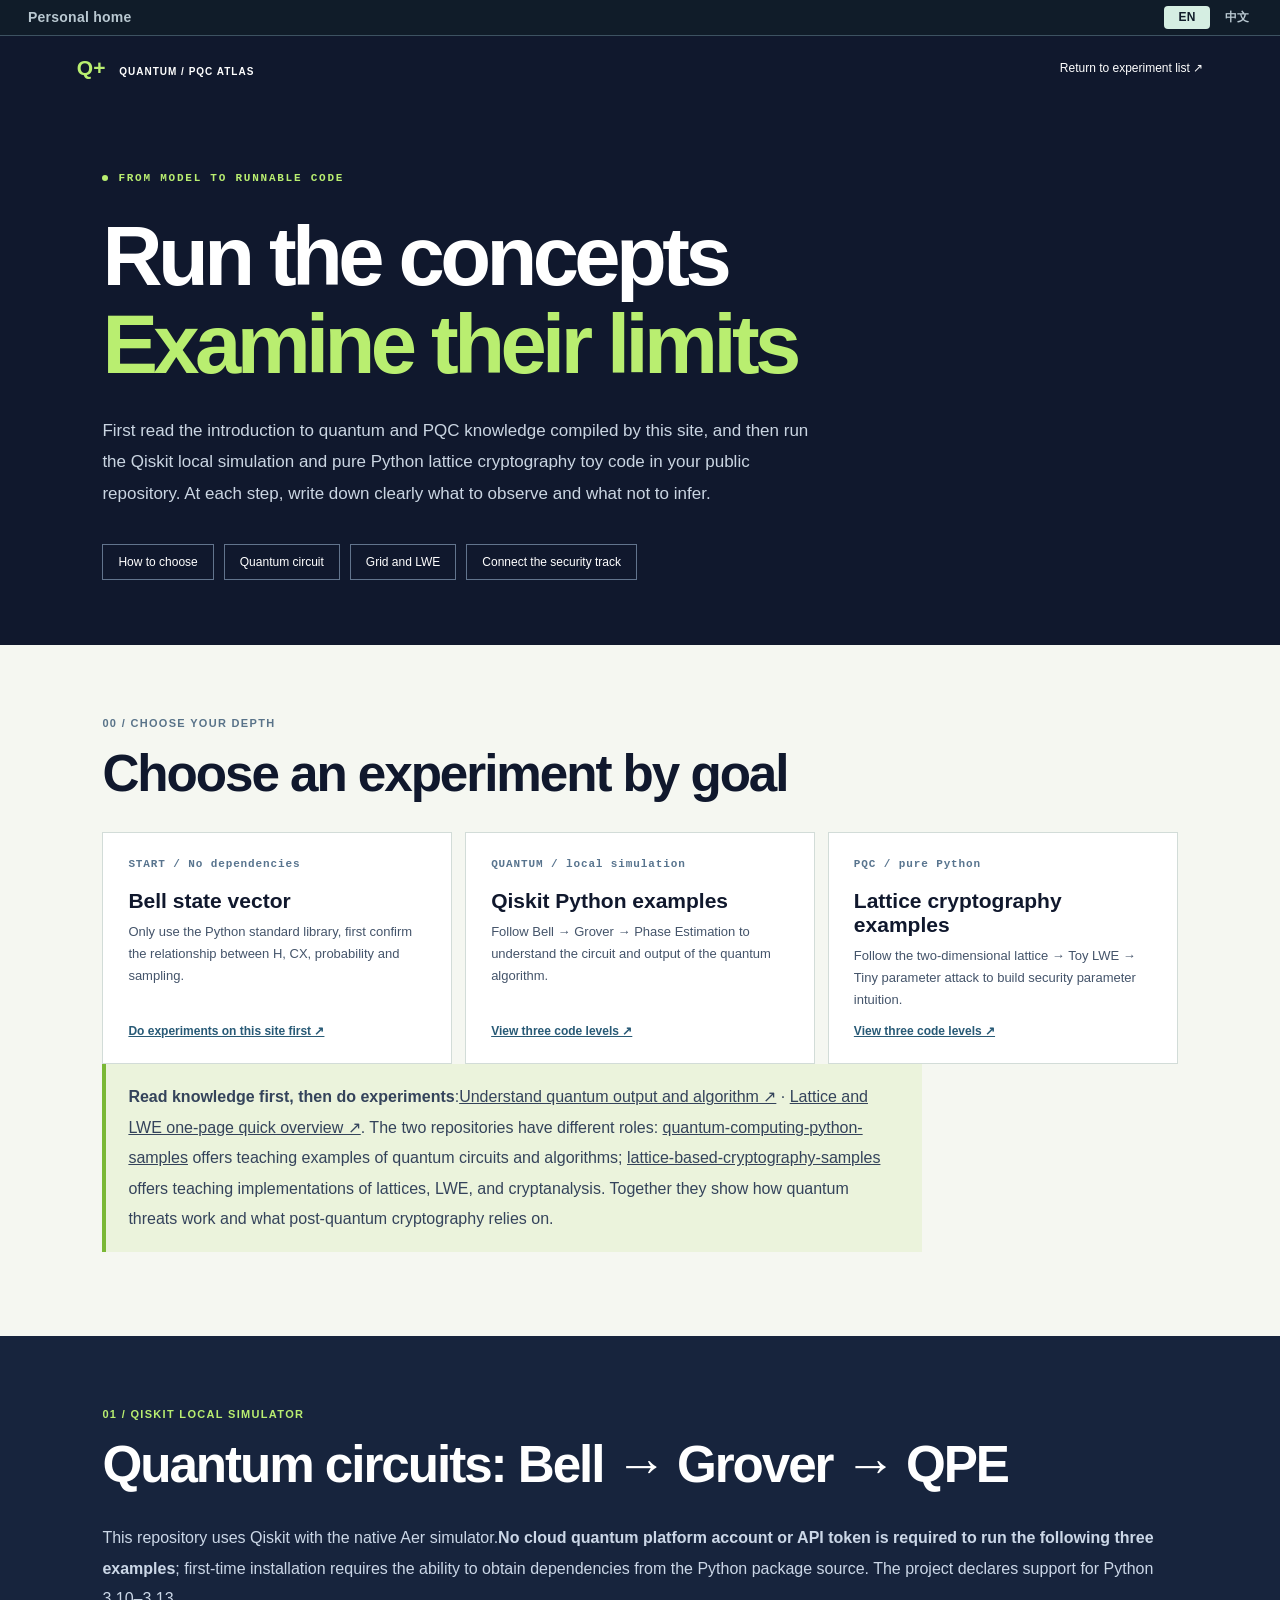
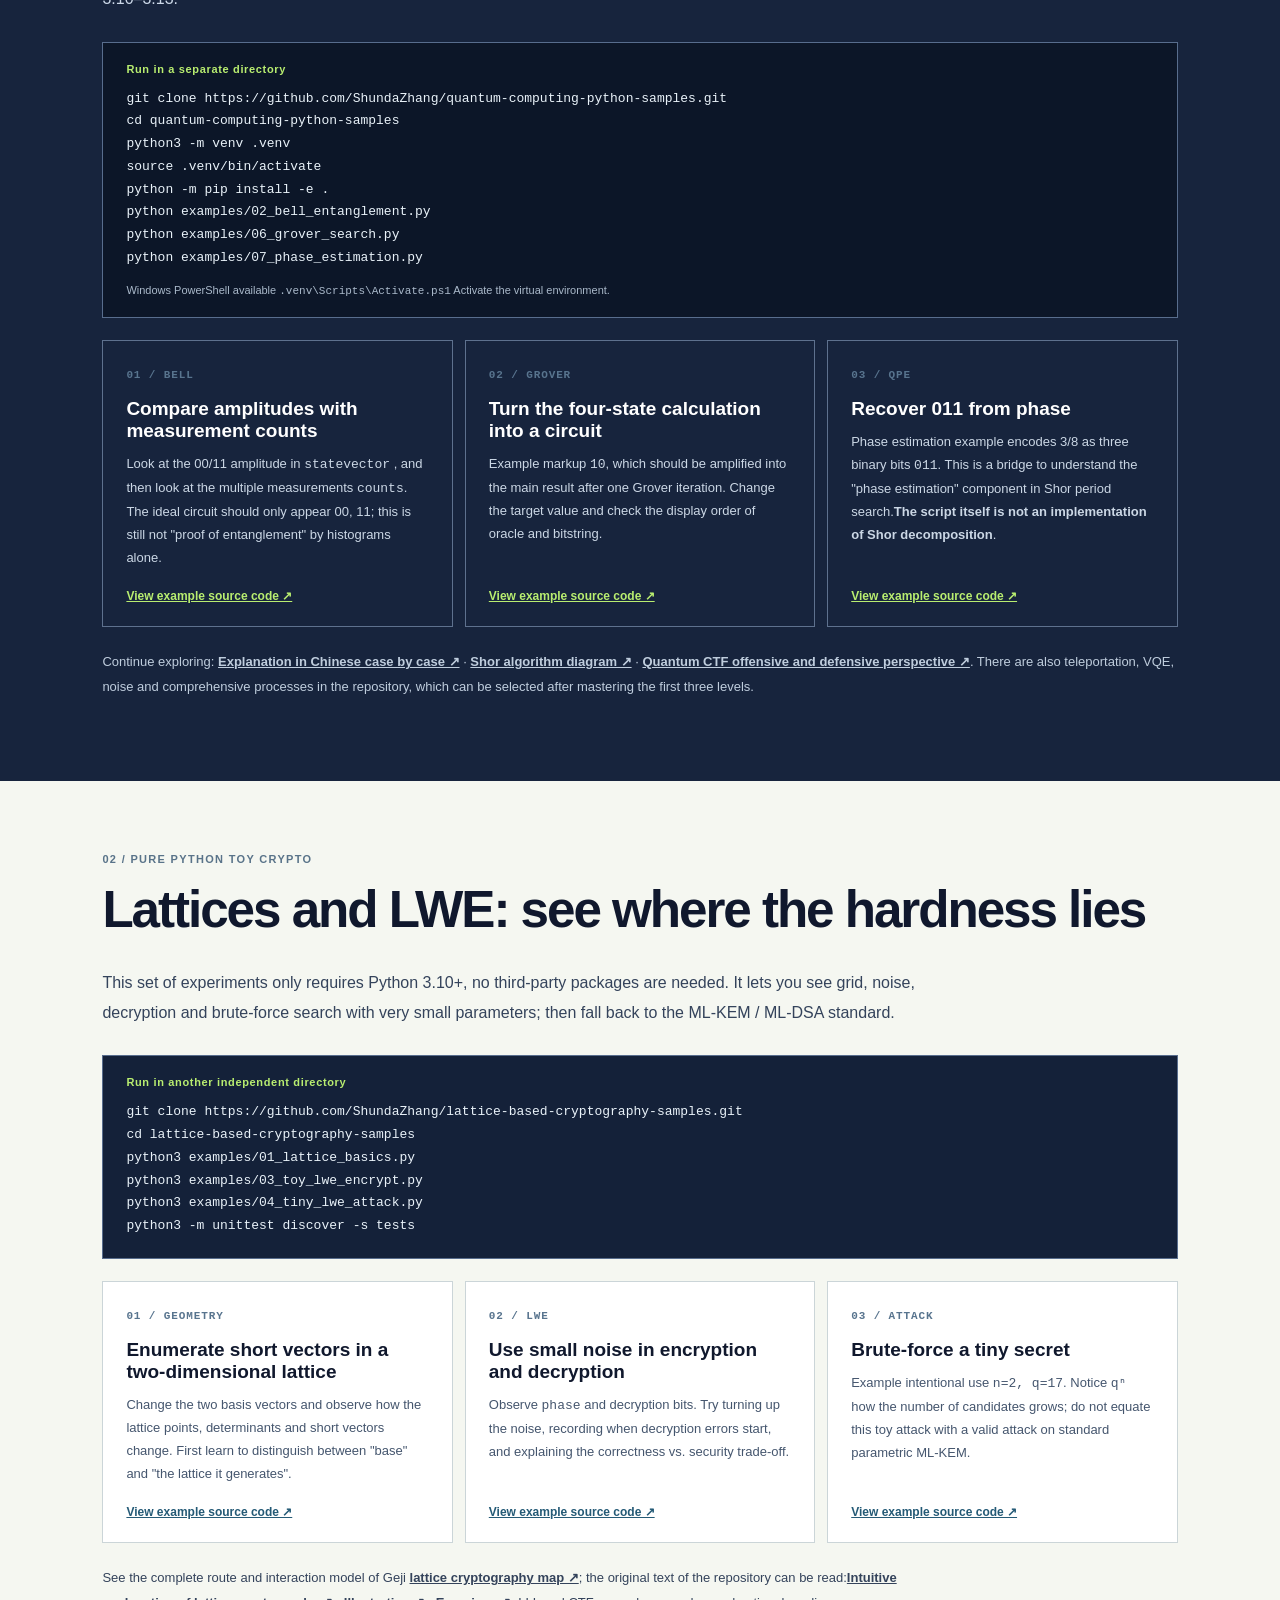
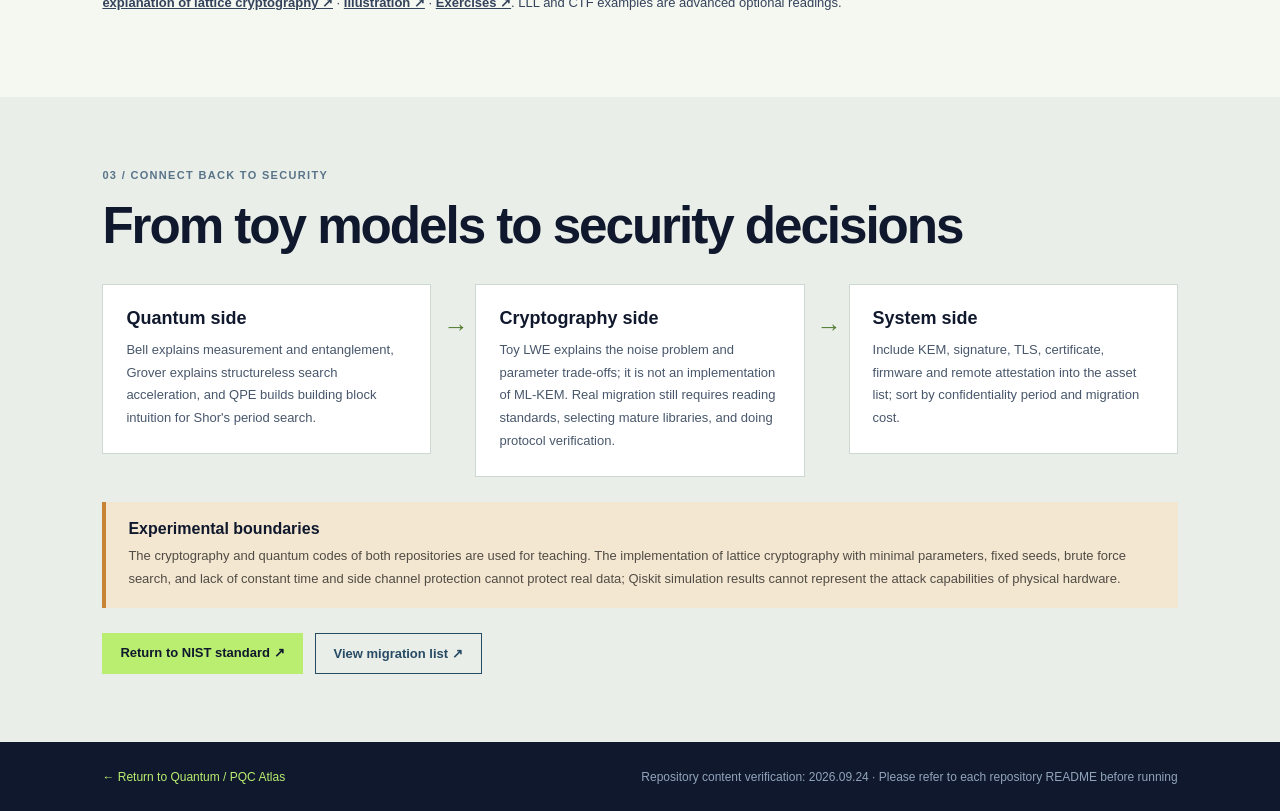
==== commit 152ee8f0: "Add direct personal-home links to all atlas pages" ====
--- a/code-labs.html
+++ b/code-labs.html
@@ -10,8 +10,8 @@
 <link href="style.css" rel="stylesheet"/>
 <link href="guide.css" rel="stylesheet"/>
 <link href="code-labs.css" rel="stylesheet"/>
-<script src="language.js"></script></head>
-<body class="guide-page"><nav aria-label="Language selection" id="atlas-langbar"><a aria-current="page" data-atlas-lang="en" href="code-labs.html">EN</a><a data-atlas-lang="zh" href="code-labs.zh.html">中文</a></nav>
+<script src="language.js"></script><link rel="stylesheet" href="home-navigation.css"></head>
+<body class="guide-page"><nav aria-label="Site navigation and language selection" id="atlas-langbar"><a class="atlas-home-link" href="https://shundazhang.github.io/">Personal home</a><a aria-current="page" data-atlas-lang="en" href="code-labs.html">EN</a><a data-atlas-lang="zh" href="code-labs.zh.html">中文</a></nav>
 <a class="skip" href="#main">Skip to text</a>
 <header class="guide-topbar"><a class="guide-brand" href="index.html">Q+ <span>QUANTUM / PQC ATLAS</span></a><a href="index.html#practice">Return to experiment list ↗</a></header>
 <main id="main">
--- a/home-navigation.css
+++ b/home-navigation.css
@@ -0,0 +1,13 @@
+/* Personal-home navigation is distinct from the learning atlas index. */
+#atlas-langbar .atlas-home-link {
+  margin-right: auto;
+  min-width: 0;
+  padding: 4px 8px;
+  text-align: left;
+  font-size: 14px;
+  line-height: 1.3;
+  white-space: nowrap;
+}
+@media (max-width: 400px) {
+  #atlas-langbar { padding-left: 8px; padding-right: 8px; }
+}
